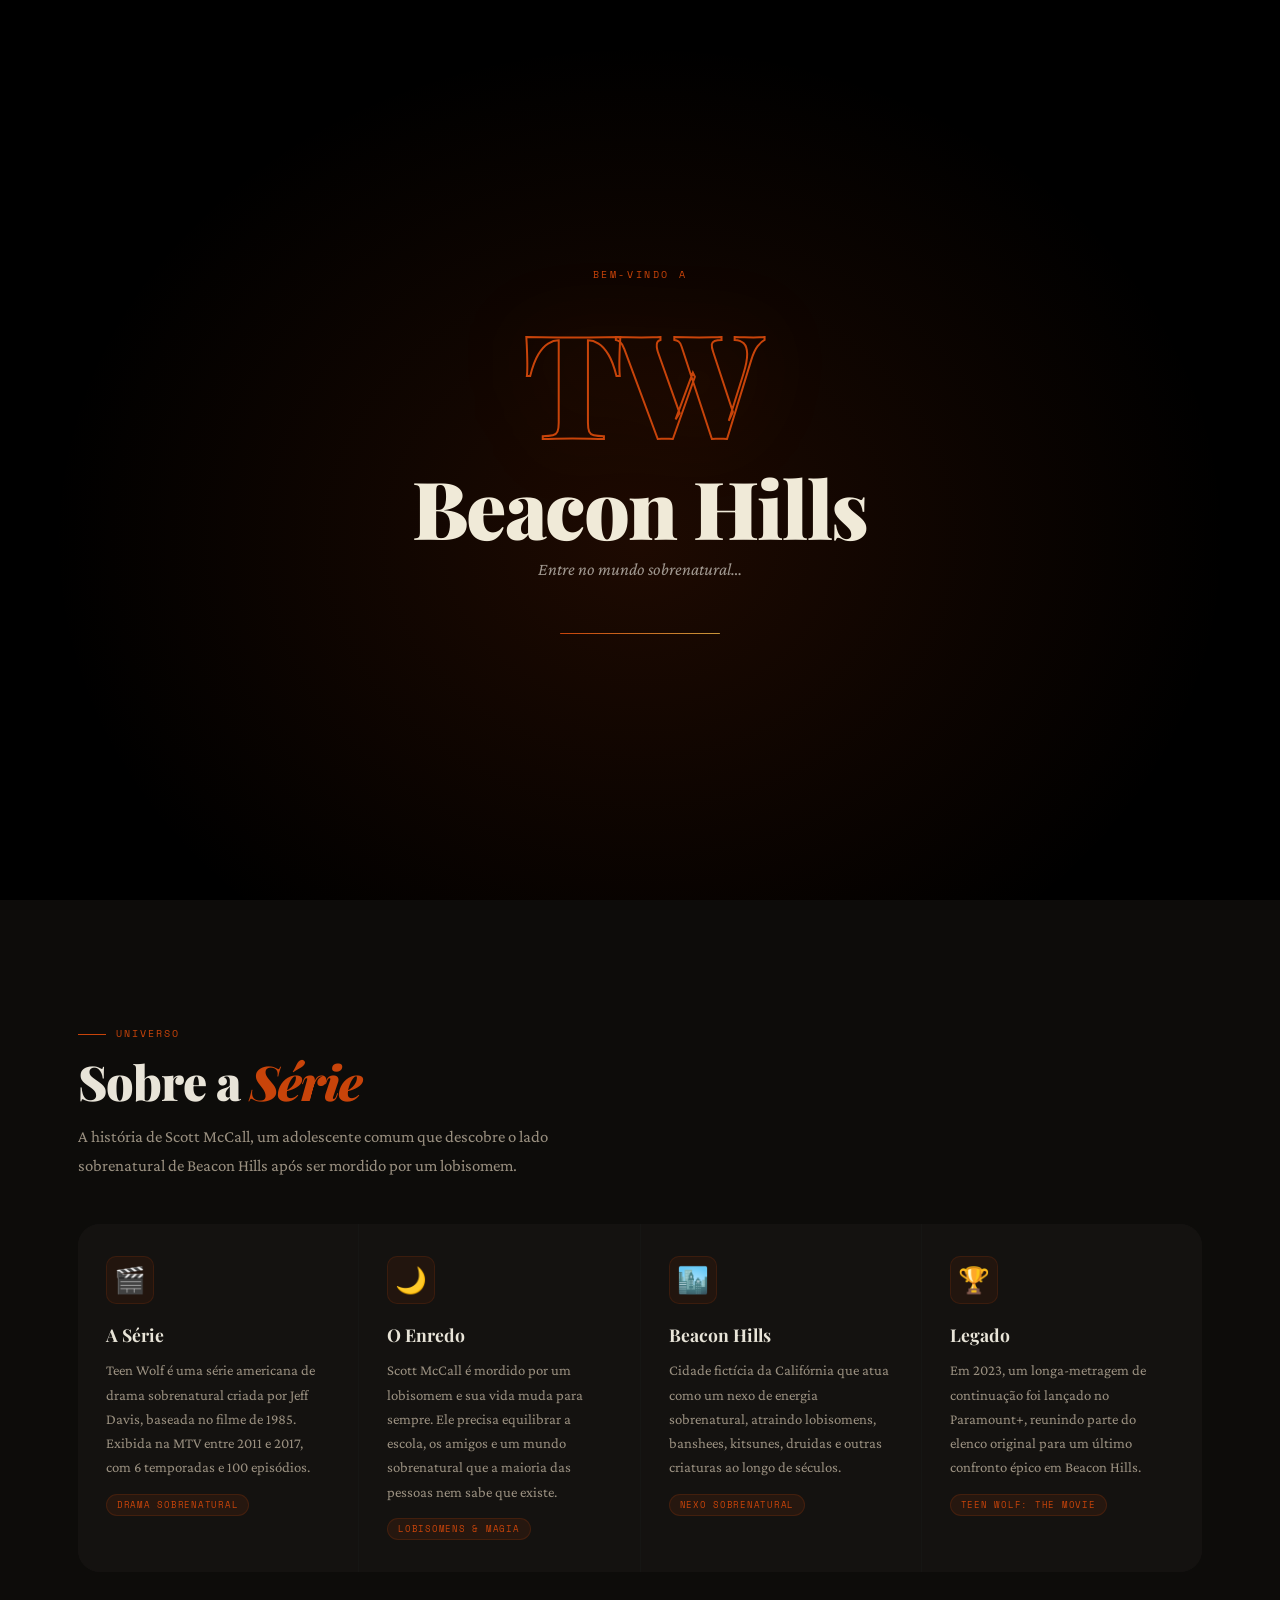
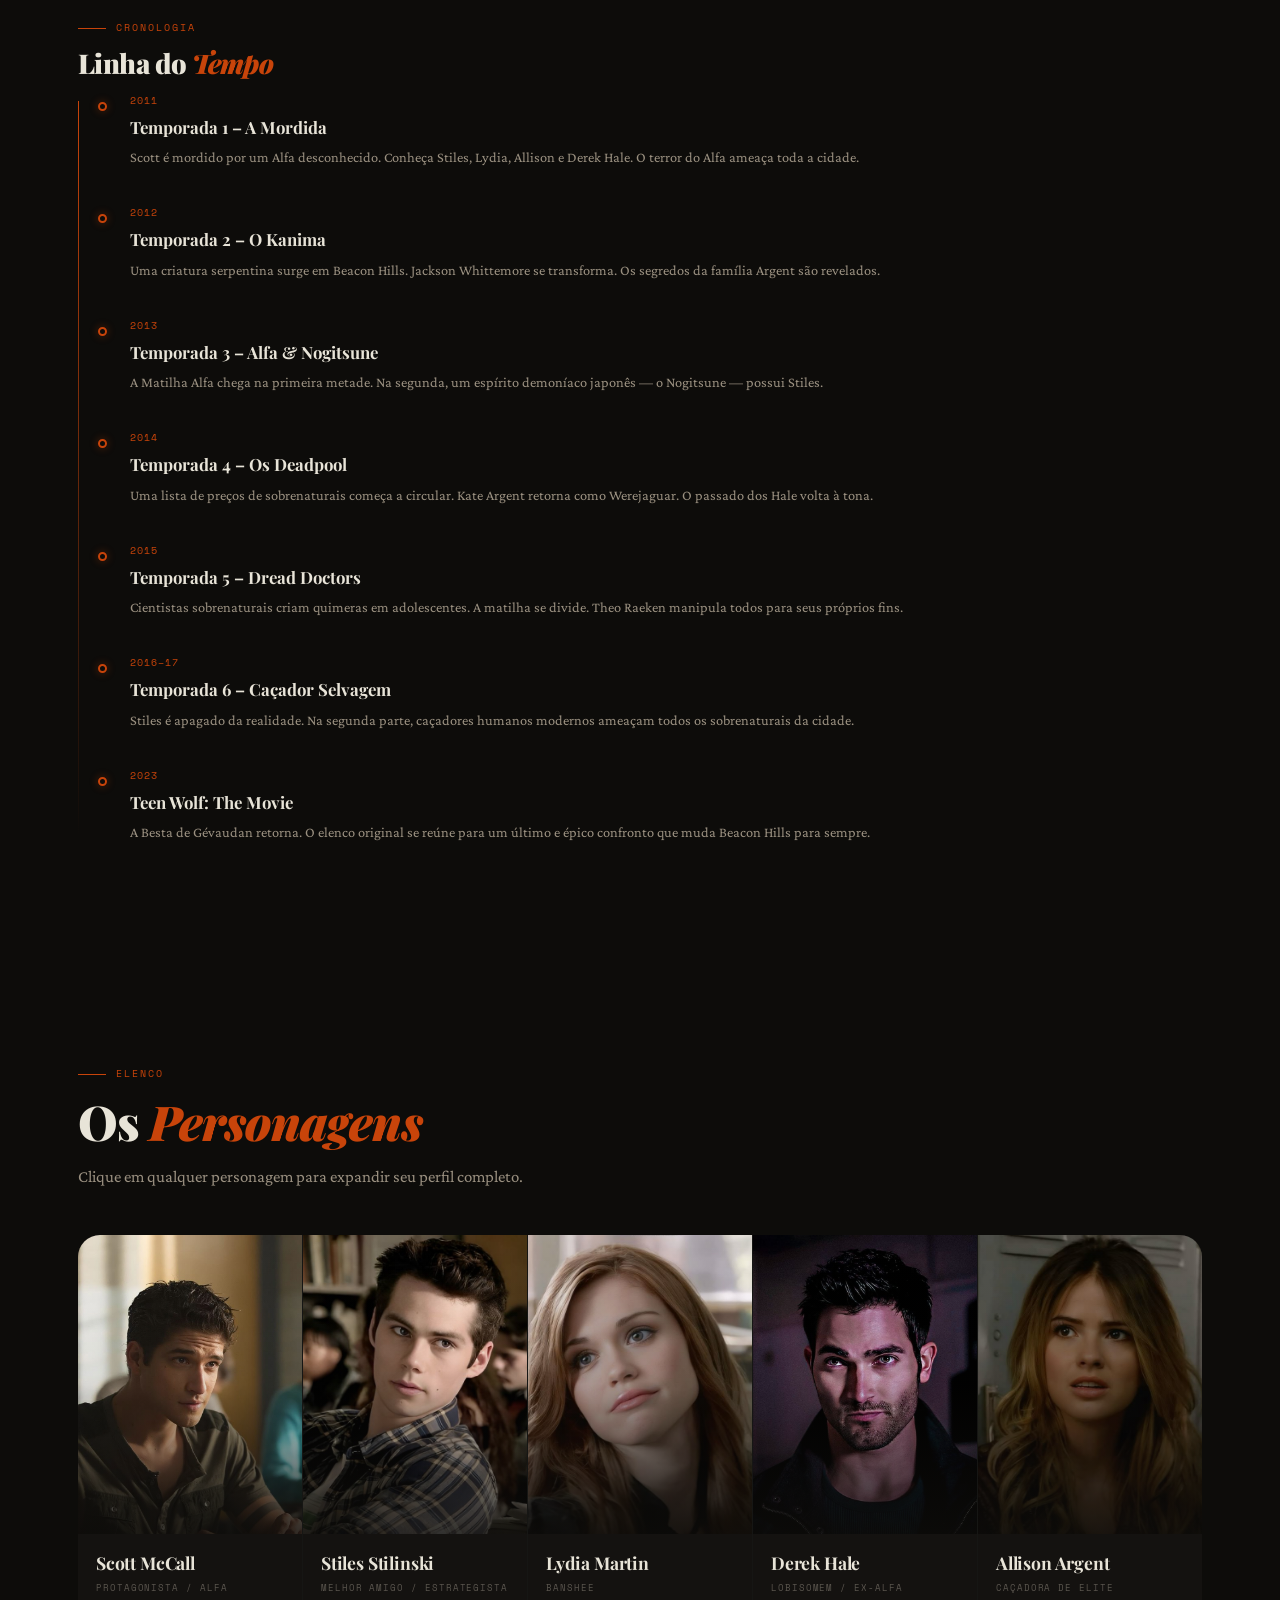
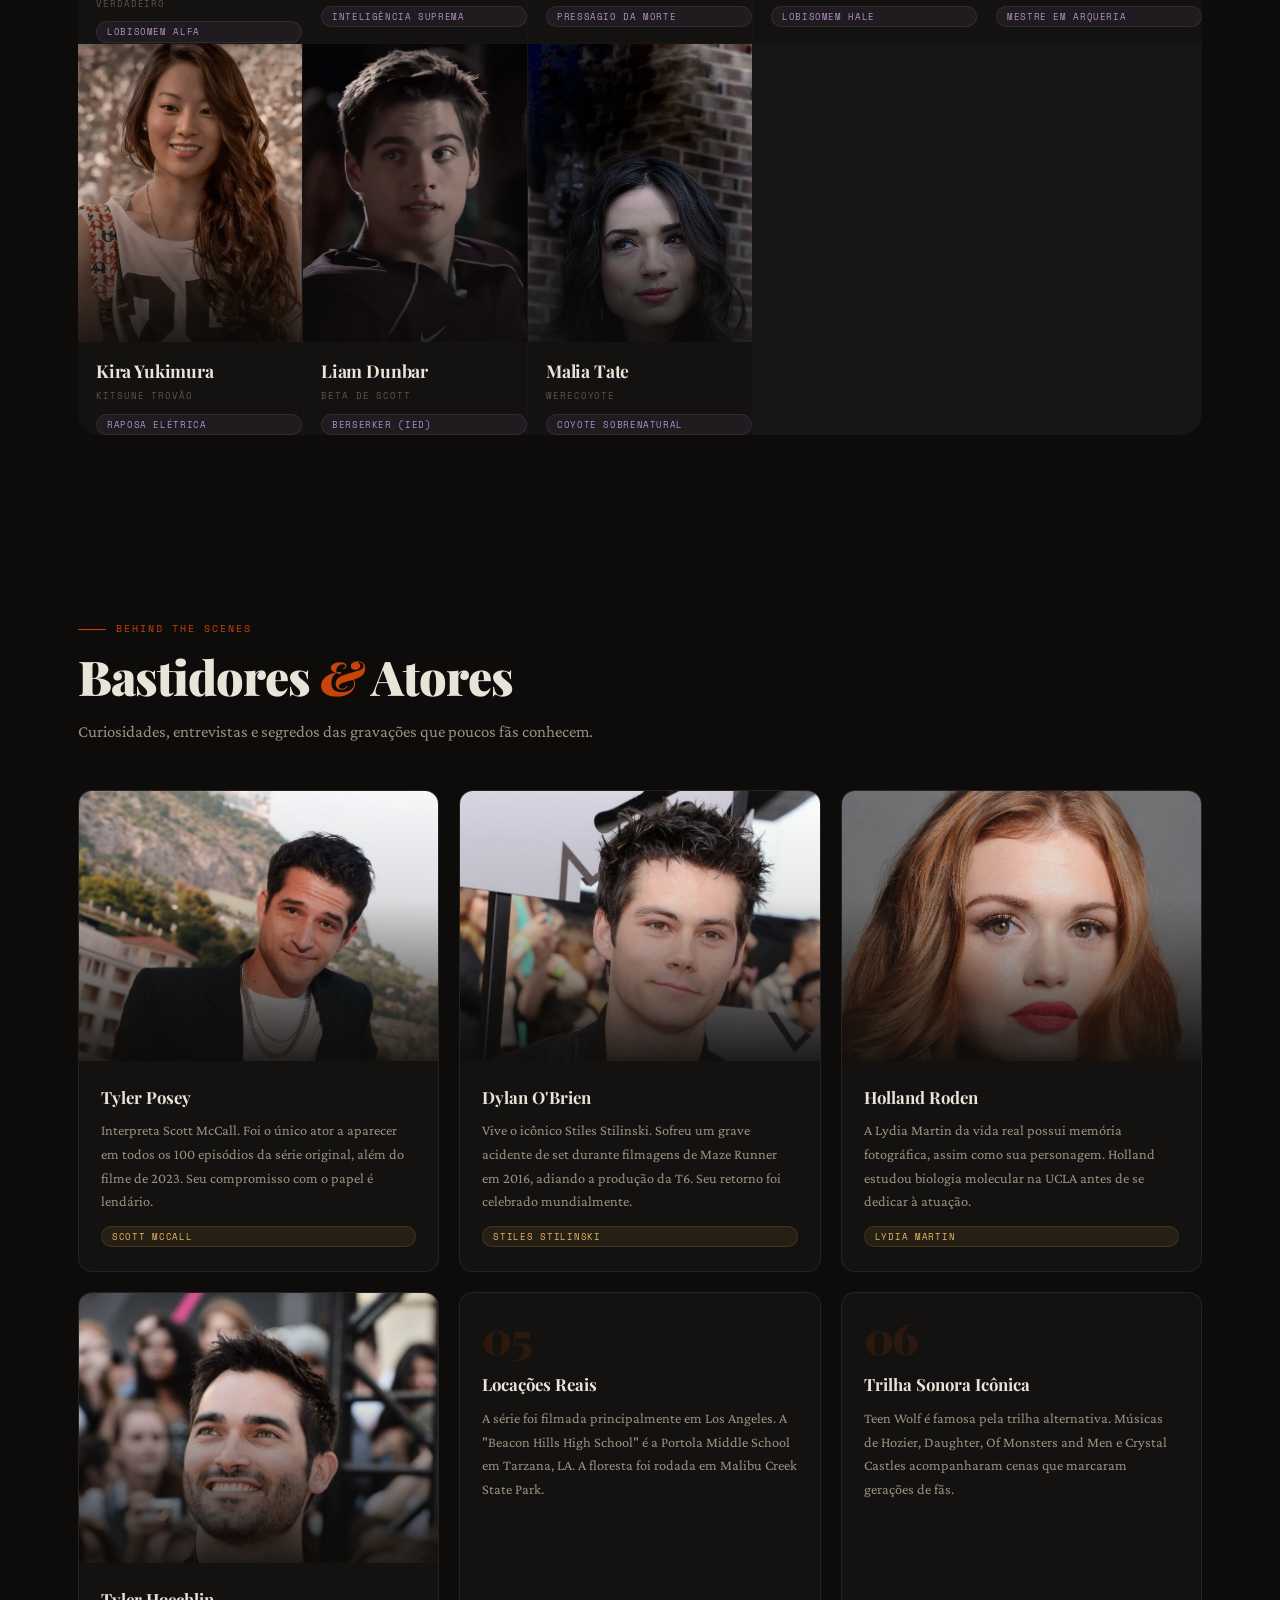
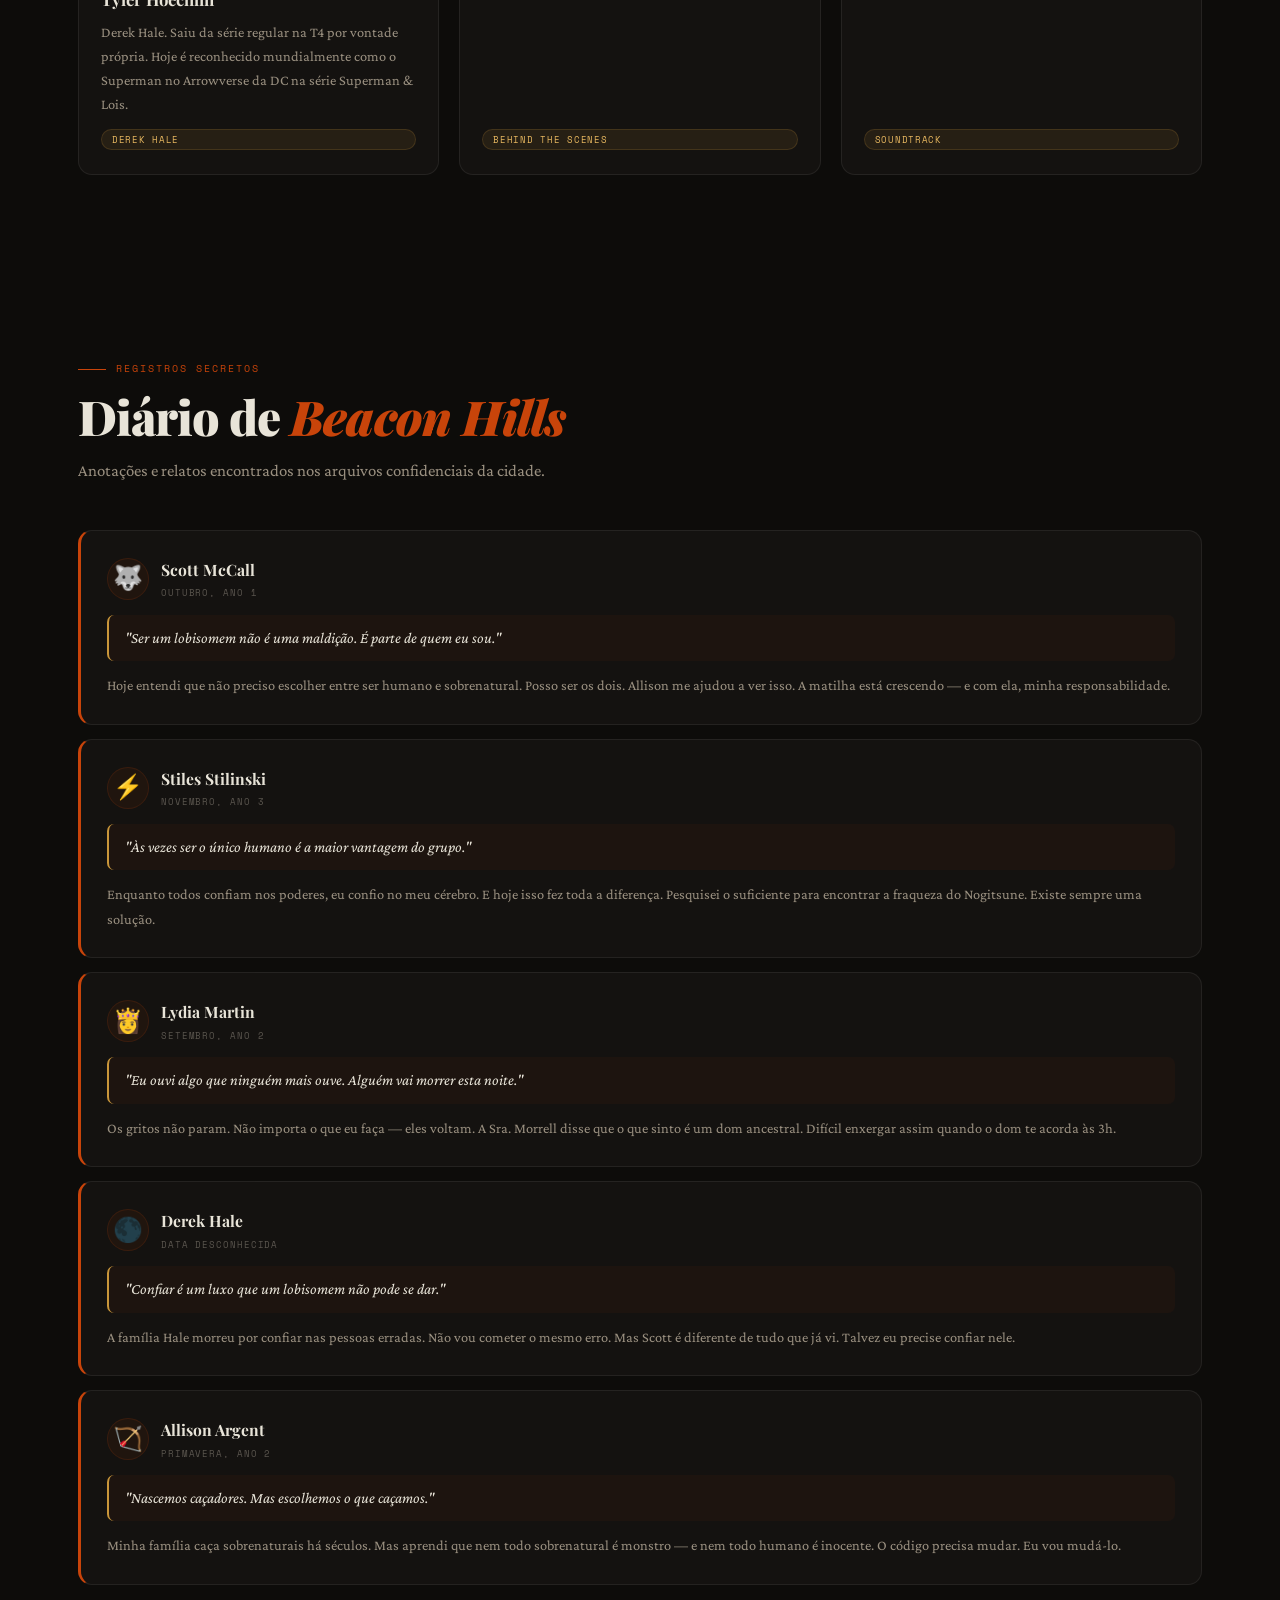
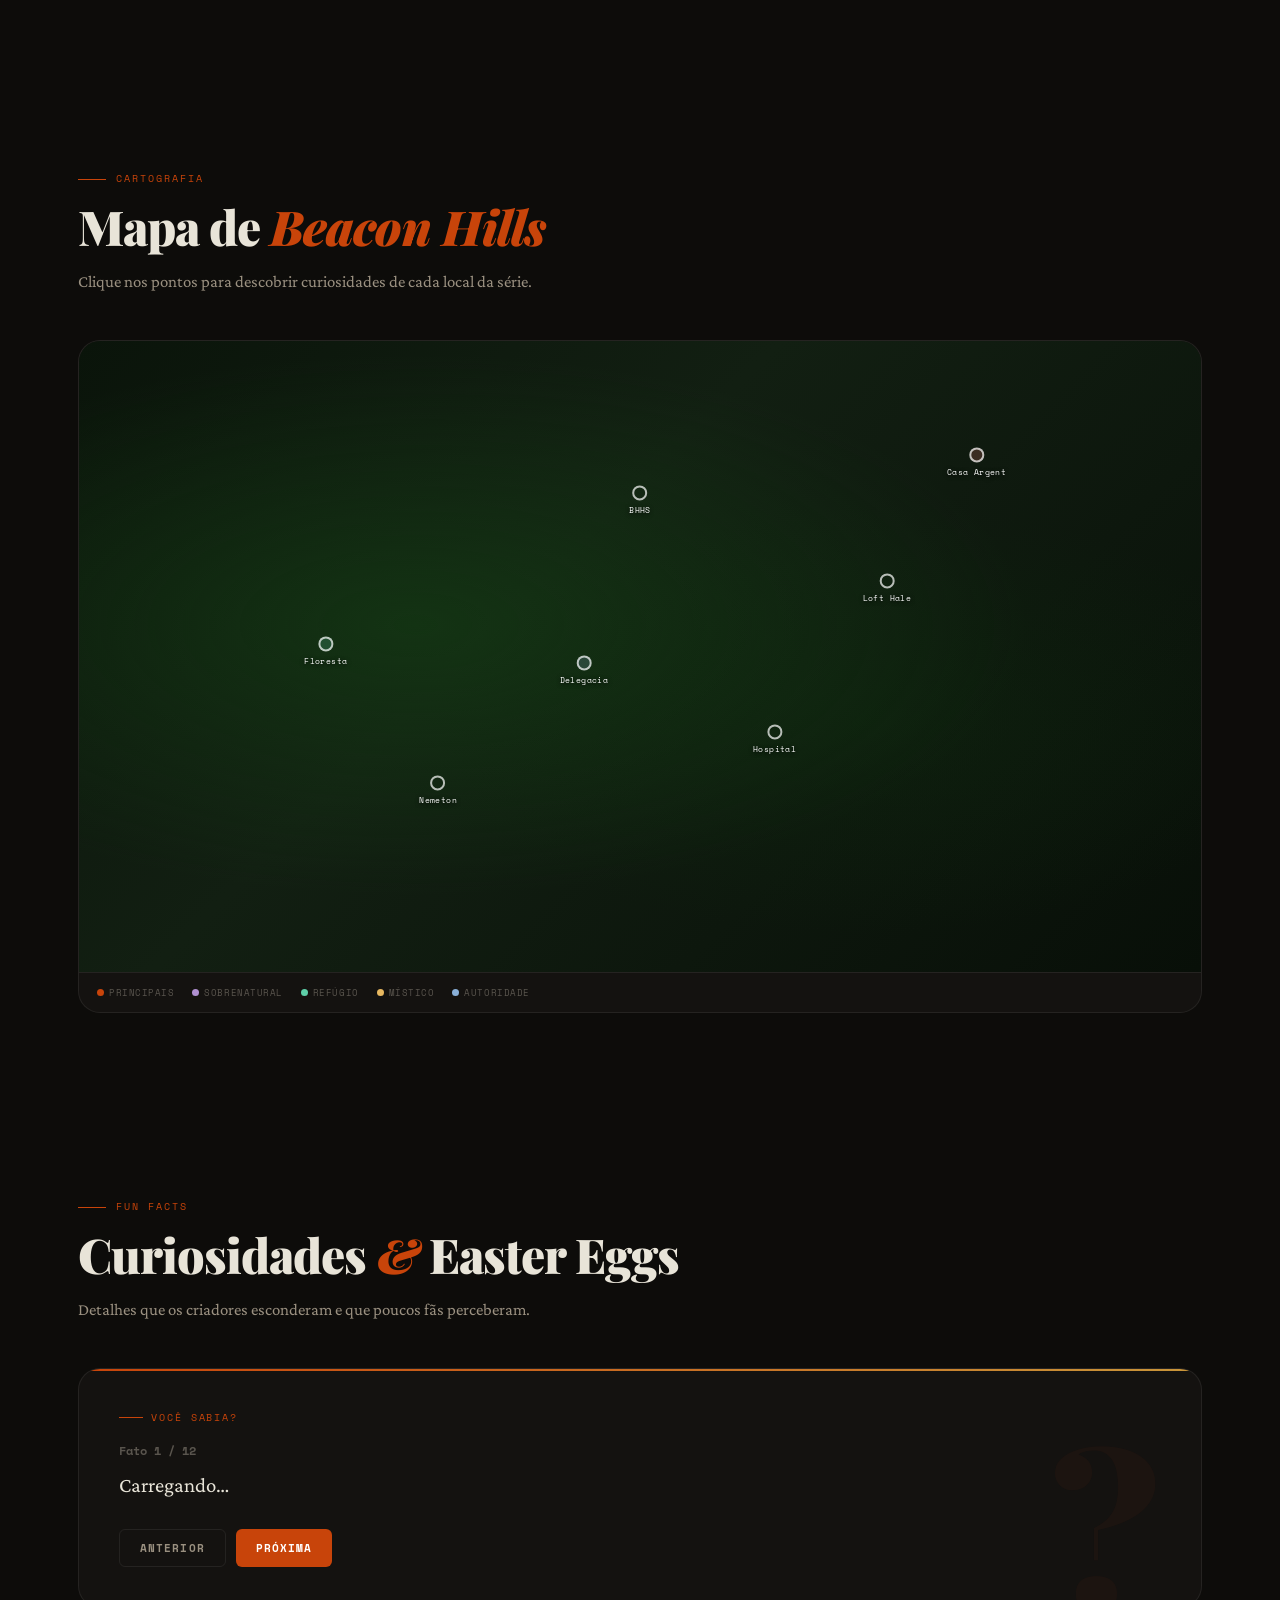
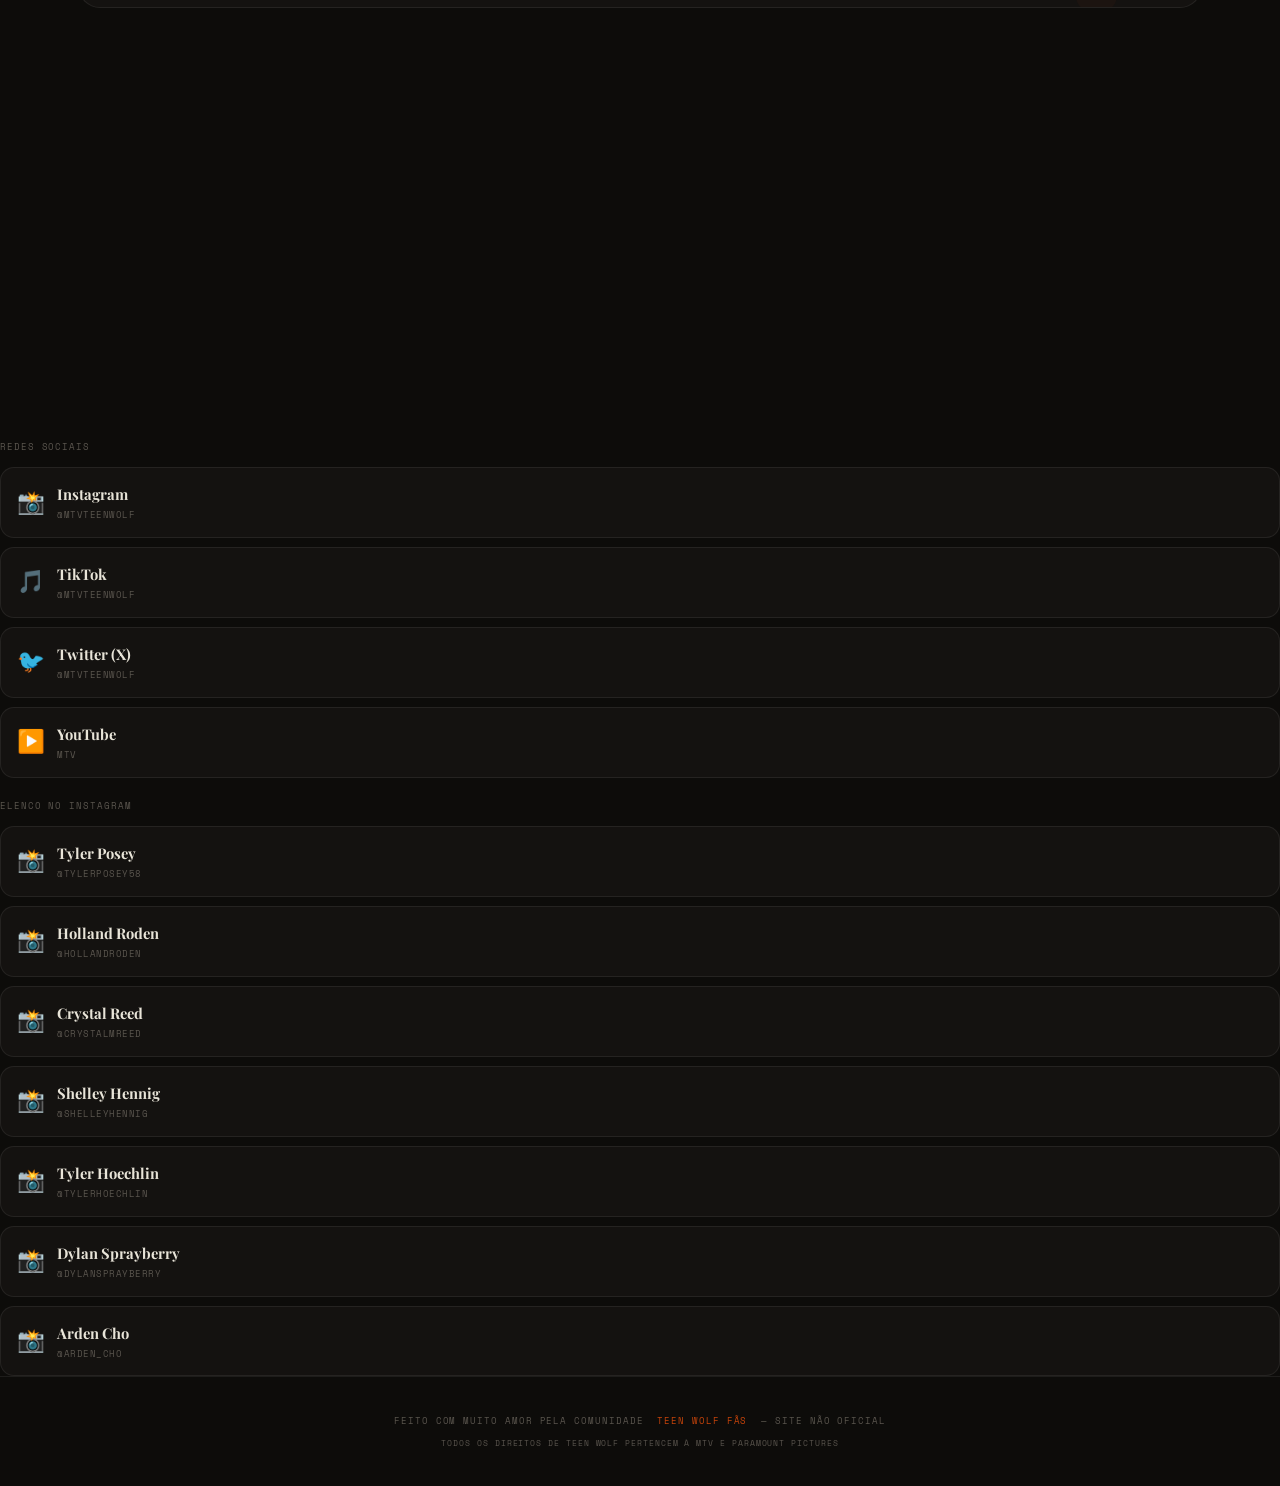
==== index.html @ 921c5e26 "Create Teen Wolf site" ====
<!DOCTYPE html>
<html lang="pt-BR" data-theme="dark">
<head>
<meta charset="UTF-8"/>
<meta name="viewport" content="width=device-width, initial-scale=1.0"/>
<title>Teen Wolf Fãs — Beacon Hills</title>
<link rel="preconnect" href="https://fonts.googleapis.com"/>
<link href="https://fonts.googleapis.com/css2?family=Playfair+Display:ital,wght@0,400;0,700;0,900;1,400;1,700&family=Crimson+Pro:ital,wght@0,300;0,400;0,600;1,300;1,400&family=Space+Mono:wght@400;700&display=swap" rel="stylesheet"/>
<link rel="stylesheet" href="style.css"/>
</head>
<body>

<!-- SPLASH -->
<div id="splash">
  <div class="sp-eyebrow">Bem-vindo a</div>
  <div class="sp-wolf">TW</div>
  <div class="sp-title">Beacon Hills</div>
  <div class="sp-sub">Entre no mundo sobrenatural…</div>
  <div class="sp-bar"><div class="sp-fill"></div></div>
</div>

<!-- NAV -->
<nav id="nav">
  <div class="nav-inner">
    <button class="hamburger" onclick="toggleMenu()">&#9776;</button>
    <div class="nav-logo"><span class="w">Teen</span><span>Wolf</span></div>
    <div class="nav-links">
      <a href="#home" class="active">Home</a>
      <a href="#serie">Série</a>
      <a href="#personagens">Personagens</a>
      <a href="#bastidores">Bastidores</a>
      <a href="quizzes.html">Quizzes</a>
      <a href="#diario">Diário</a>
      <a href="#mapa">Mapa</a>
      <a href="#curiosidades">Curiosidades</a>
      <a href="#contato">Contato</a>
    </div>
    <div class="nav-end">
      <button class="btn-theme" id="themeBtn" onclick="toggleTheme()">Light</button>
    </div>
  </div>
</nav>
<div id="mob-menu">
  <a href="#home" onclick="cm()">Home</a>
  <a href="#serie" onclick="cm()">Série</a>
  <a href="#personagens" onclick="cm()">Personagens</a>
  <a href="#bastidores" onclick="cm()">Bastidores</a>
  <a href="quizzes.html" onclick="cm()">Quizzes</a>
  <a href="#diario" onclick="cm()">Diário</a>
  <a href="#mapa" onclick="cm()">Mapa</a>
  <a href="#curiosidades" onclick="cm()">Curiosidades</a>
  <a href="#contato" onclick="cm()">Contato</a>
</div>

<!-- HOME -->
<section id="home" style="padding-top:0;min-height:100vh">
  <div class="hero">
    <div class="hero-bg"></div>
    <div class="hero-gl" id="hgl"></div>
    <div class="hero-body">
      <div class="hero-badge">Site Oficial dos Fãs Brasileiros</div>
      <h1 class="hero-h1">
        <span class="outline">Teen</span> Wolf
        <span class="small">O lar dos sobrenaturais</span>
      </h1>
      <p class="hero-desc">Mergulhe no universo de Beacon Hills — personagens, quizzes, bastidores e muito mais aguardam por você.</p>
      <div class="hero-cta">
        <a href="#serie" class="btn btn-f">Explorar a série</a>
        <a href="quizzes.html" class="btn btn-o">Fazer os quizzes</a>
      </div>
    </div>
    <div class="hero-stats">
      <div class="hero-stat"><div class="hn">6</div><div class="hl">Temporadas</div></div>
      <div class="hero-stat"><div class="hn">100</div><div class="hl">Episódios</div></div>
      <div class="hero-stat"><div class="hn">50+</div><div class="hl">Personagens</div></div>
      <div class="hero-stat"><div class="hn">2011</div><div class="hl">Estreia MTV</div></div>
      <div class="hero-stat"><div class="hn">2023</div><div class="hl">O Filme</div></div>
    </div>
  </div>
</section>

<!-- SÉRIE -->
<section id="serie">
  <div class="wrap">
    <div class="eyebrow">Universo</div>
    <h2 class="sh">Sobre a <em>Série</em></h2>
    <p class="sl">A história de Scott McCall, um adolescente comum que descobre o lado sobrenatural de Beacon Hills após ser mordido por um lobisomem.</p>
    <div class="cards4" id="aboutCards"></div>
    <div class="eyebrow" style="margin-top:8px">Cronologia</div>
    <h3 class="sh" style="font-size:1.7rem">Linha do <em>Tempo</em></h3>
    <div class="tl" id="timeline"></div>
  </div>
</section>

<!-- PERSONAGENS -->
<section id="personagens">
  <div class="wrap">
    <div class="eyebrow">Elenco</div>
    <h2 class="sh">Os <em>Personagens</em></h2>
    <p class="sl">Clique em qualquer personagem para expandir seu perfil completo.</p>
    <div class="char-grid" id="charGrid"></div>
  </div>
</section>

<!-- BASTIDORES -->
<section id="bastidores">
  <div class="wrap">
    <div class="eyebrow">Behind the Scenes</div>
    <h2 class="sh">Bastidores <em>&amp;</em> Atores</h2>
    <p class="sl">Curiosidades, entrevistas e segredos das gravações que poucos fãs conhecem.</p>
    <div class="bast-grid" id="bastGrid"></div>
  </div>
</section>

<!-- DIÁRIO -->
<section id="diario">
  <div class="wrap">
    <div class="eyebrow">Registros Secretos</div>
    <h2 class="sh">Diário de <em>Beacon Hills</em></h2>
    <p class="sl">Anotações e relatos encontrados nos arquivos confidenciais da cidade.</p>
    <div class="diary-feed" id="diaryFeed"></div>
  </div>
</section>

<!-- MAPA -->
<section id="mapa">
  <div class="wrap">
    <div class="eyebrow">Cartografia</div>
    <h2 class="sh">Mapa de <em>Beacon Hills</em></h2>
    <p class="sl">Clique nos pontos para descobrir curiosidades de cada local da série.</p>
    <div class="map-wrap">
      <div class="map-area" id="mapArea">
        <div id="mapPins"></div>
        <div class="map-popup" id="mapPopup">
          <button class="mp-close" onclick="closePopup()">&#10005;</button>
          <div class="mp-title" id="popTitle"></div>
          <div class="mp-body" id="popBody"></div>
        </div>
      </div>
      <div class="map-legend">
        <div class="leg-item"><div class="leg-dot" style="background:var(--ember)"></div>Principais</div>
        <div class="leg-item"><div class="leg-dot" style="background:var(--wolf2)"></div>Sobrenatural</div>
        <div class="leg-item"><div class="leg-dot" style="background:#5ecfa8"></div>Refúgio</div>
        <div class="leg-item"><div class="leg-dot" style="background:var(--gold2)"></div>Místico</div>
        <div class="leg-item"><div class="leg-dot" style="background:#8ab0d8"></div>Autoridade</div>
      </div>
    </div>
  </div>
</section>

<!-- CURIOSIDADES -->
<section id="curiosidades">
  <div class="wrap">
    <div class="eyebrow">Fun Facts</div>
    <h2 class="sh">Curiosidades <em>&amp;</em> Easter Eggs</h2>
    <p class="sl">Detalhes que os criadores esconderam e que poucos fãs perceberam.</p>
    <div class="fact-hero">
      <div class="fact-label">Você Sabia?</div>
      <div class="fact-num" id="factNum">Fato 1 / 12</div>
      <div class="fact-text" id="factText">Carregando…</div>
      <div class="fact-nav">
        <button class="btn btn-o" style="padding:10px 20px" onclick="prevFact()">Anterior</button>
        <button class="btn btn-f" style="padding:10px 20px" onclick="nextFact()">Próxima</button>
      </div>
    </div>
    <div class="cards4" id="eggGrid"></div>
  </div>
</section>

<!-- CONTATO -->
<section id="contato">

  <!-- Redes oficiais -->
  <div class="c-lbl" style="margin-bottom:12px">Redes sociais</div>
  <div class="c-social">

    <a href="https://instagram.com/mtvteenwolf" target="_blank" class="social-link">
      <span class="si">📸</span>
      <div>
        <div class="sn">Instagram</div>
        <div class="sh2">@mtvteenwolf</div>
      </div>
    </a>

    <a href="https://www.tiktok.com/@mtvteenwolf" target="_blank" class="social-link">
      <span class="si">🎵</span>
      <div>
        <div class="sn">TikTok</div>
        <div class="sh2">@mtvteenwolf</div>
      </div>
    </a>

    <a href="https://x.com/MTVteenwolf" target="_blank" class="social-link">
      <span class="si">🐦</span>
      <div>
        <div class="sn">Twitter (X)</div>
        <div class="sh2">@MTVteenwolf</div>
      </div>
    </a>

    <a href="https://www.youtube.com/@MTV" target="_blank" class="social-link">
      <span class="si">▶️</span>
      <div>
        <div class="sn">YouTube</div>
        <div class="sh2">MTV</div>
      </div>
    </a>

  </div>

  <!-- Elenco -->
  <div class="c-lbl" style="margin:20px 0 12px;">Elenco no Instagram</div>
  <div class="c-social">

    <a href="https://instagram.com/tylerposey58" target="_blank" class="social-link">
      <span class="si">📸</span>
      <div>
        <div class="sn">Tyler Posey</div>
        <div class="sh2">@tylerposey58</div>
      </div>
    </a>

    <a href="https://instagram.com/hollandroden" target="_blank" class="social-link">
      <span class="si">📸</span>
      <div>
        <div class="sn">Holland Roden</div>
        <div class="sh2">@hollandroden</div>
      </div>
    </a>

    <a href="https://instagram.com/crystalmreed" target="_blank" class="social-link">
      <span class="si">📸</span>
      <div>
        <div class="sn">Crystal Reed</div>
        <div class="sh2">@crystalmreed</div>
      </div>
    </a>

    <a href="https://instagram.com/shelleyhennig" target="_blank" class="social-link">
      <span class="si">📸</span>
      <div>
        <div class="sn">Shelley Hennig</div>
        <div class="sh2">@shelleyhennig</div>
      </div>
    </a>

    <a href="https://instagram.com/tylerhoechlin" target="_blank" class="social-link">
      <span class="si">📸</span>
      <div>
        <div class="sn">Tyler Hoechlin</div>
        <div class="sh2">@tylerhoechlin</div>
      </div>
    </a>

    <a href="https://instagram.com/dylansprayberry" target="_blank" class="social-link">
      <span class="si">📸</span>
      <div>
        <div class="sn">Dylan Sprayberry</div>
        <div class="sh2">@dylansprayberry</div>
      </div>
    </a>

    <a href="https://instagram.com/arden_cho" target="_blank" class="social-link">
      <span class="si">📸</span>
      <div>
        <div class="sn">Arden Cho</div>
        <div class="sh2">@arden_cho</div>
      </div>
    </a>

  </div>

</section>

<footer>
  <p>Feito com muito amor pela comunidade &nbsp;<span>Teen Wolf Fãs</span>&nbsp; — Site não oficial</p>
  <p style="margin-top:7px;font-size:.52rem">Todos os direitos de Teen Wolf pertencem à MTV e Paramount Pictures</p>
</footer>

<!-- SPLASH HIDE -->
<script>
  window.addEventListener('load', () => {
    setTimeout(() => {
      document.getElementById('splash').classList.add('hide');
    }, 2800);
  });
</script>
<script src="script.js"></script>
</body>
</html>
---- style.css ----
/* ══════════════════════════════════════════
   TEEN WOLF FÃS — style.css
   ══════════════════════════════════════════ */

/* ── TOKENS ── */
:root {
  --ink: #0d0c0a; --ink2: #141210; --ink3: #1c1a17;
  --line: rgba(255,255,255,.07); --line2: rgba(255,255,255,.04);
  --ember: #c8440a; --ember2: #e8621a;
  --gold: #c9963a;  --gold2: #e8b860;
  --silver: #a09890; --cream: #f0ead8;
  --wolf2: #b090d0;
  --green: #2a9d72; --red: #c8342a;
  --text: #e8e4d8; --text2: #9a9080; --text3: #5a554e;
  --r: 14px; --r2: 22px;
  --glow: 0 0 60px rgba(200,68,10,.2);
}
[data-theme="light"] {
  --ink: #faf8f3; --ink2: #f3efe6; --ink3: #ebe5d8;
  --line: rgba(0,0,0,.07); --line2: rgba(0,0,0,.04);
  --text: #1a1510; --text2: #6a6050; --text3: #9a9080;
  --silver: #7a6858; --cream: #1a100a;
}

/* ── RESET ── */
*, *::before, *::after { box-sizing: border-box; margin: 0; padding: 0; }
html { scroll-behavior: smooth; }
a { text-decoration: none; }
body {
  background: var(--ink);
  color: var(--text);
  font-family: 'Crimson Pro', Georgia, serif;
  line-height: 1.7;
  overflow-x: hidden;
}
::selection { background: var(--ember); color: #fff; }
::-webkit-scrollbar { width: 4px; }
::-webkit-scrollbar-track { background: var(--ink); }
::-webkit-scrollbar-thumb { background: var(--ember); border-radius: 2px; }

/* ── KEYFRAMES ── */
@keyframes scIn  { from { transform: scale(.6);      opacity: 0; } to { transform: scale(1);   opacity: 1; } }
@keyframes fup   { from { transform: translateY(14px); opacity: 0; } to { transform: translateY(0); opacity: 1; } }
@keyframes bf    { to { width: 100%; } }
@keyframes sb    { from { opacity: .4; } to { opacity: 1; } }
@keyframes rp    { 0%,100% { transform:scale(1); opacity:.4; } 50% { transform:scale(1.04); opacity:1; } }
@keyframes mp    { 0%,100% { box-shadow: 0 0 5px currentColor; } 50% { box-shadow: 0 0 16px currentColor, 0 0 32px currentColor; } }

/* ── SPLASH ── */
#splash {
  position: fixed; inset: 0; z-index: 9999; background: #000;
  display: flex; flex-direction: column; align-items: center; justify-content: center;
  transition: opacity 1s ease, visibility 1s ease; overflow: hidden;
}
#splash::before {
  content: ''; position: absolute; inset: 0;
  background: radial-gradient(ellipse at 50% 60%, rgba(200,68,10,.15) 0%, transparent 65%);
  animation: sb 3s ease-in-out infinite alternate;
}
#splash.hide { opacity: 0; visibility: hidden; pointer-events: none; }
.sp-eyebrow {
  font-family: 'Space Mono', monospace; font-size: .65rem;
  letter-spacing: .25em; color: var(--ember); text-transform: uppercase;
  margin-bottom: 24px; animation: fup .6s ease both;
}
.sp-wolf {
  font-family: 'Playfair Display', serif;
  font-size: clamp(5rem, 18vw, 9rem); font-weight: 900;
  letter-spacing: -.04em; line-height: 1;
  animation: scIn .8s cubic-bezier(.16,1,.3,1) both;
  color: transparent; -webkit-text-stroke: 2px var(--ember);
  filter: drop-shadow(0 0 40px rgba(200,68,10,.4));
}
.sp-title {
  font-family: 'Playfair Display', serif;
  font-size: clamp(2.5rem, 8vw, 5rem); font-weight: 900;
  color: var(--cream); letter-spacing: -.02em; line-height: 1;
  margin: 16px 0 8px; animation: fup .7s .2s ease both; opacity: 0;
}
.sp-sub {
  font-family: 'Crimson Pro', serif; font-size: 1.1rem;
  font-style: italic; color: var(--silver);
  animation: fup .7s .4s ease both; opacity: 0;
}
.sp-bar {
  width: 160px; height: 1px; background: rgba(255,255,255,.1);
  border-radius: 1px; margin-top: 48px; overflow: hidden;
  animation: fup .7s .5s ease both; opacity: 0;
}
.sp-fill {
  height: 100%;
  background: linear-gradient(90deg, var(--ember), var(--gold));
  animation: bf 2.2s .6s cubic-bezier(.4,0,.2,1) both; width: 0;
}

/* ── NAV ── */
#nav { position: fixed; top: 0; left: 0; right: 0; z-index: 800; transition: all .4s ease; }
#nav.scrolled {
  background: rgba(13,12,10,.93);
  backdrop-filter: blur(20px) saturate(160%);
  border-bottom: 1px solid var(--line);
}
[data-theme="light"] #nav.scrolled { background: rgba(250,248,243,.93); }
.nav-inner {
  max-width: 1280px; margin: 0 auto;
  display: flex; align-items: center; height: 66px; padding: 0 28px; gap: 16px;
}
.nav-logo {
  font-family: 'Playfair Display', serif; font-size: 1.2rem;
  font-weight: 900; letter-spacing: -.01em; flex-shrink: 0;
  display: flex; align-items: center; gap: 6px;
}
.nav-logo .w { color: var(--ember); }
.nav-links {
  display: flex; flex: 1; justify-content: center;
  overflow-x: auto; scrollbar-width: none;
}
.nav-links::-webkit-scrollbar { display: none; }
.nav-links a {
  font-family: 'Space Mono', monospace; font-size: .62rem;
  letter-spacing: .1em; text-transform: uppercase;
  color: var(--text2); padding: 8px 12px;
  transition: color .2s; white-space: nowrap; position: relative;
}
.nav-links a::after {
  content: ''; position: absolute; bottom: 0; left: 12px; right: 12px;
  height: 1px; background: var(--ember);
  transform: scaleX(0); transition: transform .25s ease;
}
.nav-links a:hover { color: var(--text); }
.nav-links a:hover::after, .nav-links a.active::after { transform: scaleX(1); }
.nav-links a.active { color: var(--ember); }
.nav-end { display: flex; align-items: center; flex-shrink: 0; }
.btn-theme {
  font-family: 'Space Mono', monospace; font-size: .62rem;
  letter-spacing: .1em; text-transform: uppercase;
  color: var(--text2); background: none;
  border: 1px solid var(--line); padding: 6px 14px;
  border-radius: 4px; cursor: pointer; transition: all .2s;
}
.btn-theme:hover { color: var(--ember); border-color: var(--ember); }
.hamburger {
  display: none; background: none; border: none;
  color: var(--text); cursor: pointer; font-size: 1.4rem; padding: 4px;
}
#mob-menu {
  display: none; position: fixed; top: 66px; inset-inline: 0; z-index: 799;
  background: var(--ink2); border-bottom: 1px solid var(--line);
  padding: 16px 20px; flex-direction: column; gap: 2px;
}
#mob-menu.open { display: flex; }
#mob-menu a {
  font-family: 'Space Mono', monospace; font-size: .68rem;
  letter-spacing: .1em; text-transform: uppercase;
  color: var(--text2); padding: 11px 14px; border-radius: 8px; transition: all .15s;
}
#mob-menu a:hover { color: var(--ember); background: rgba(200,68,10,.08); }

/* ── LAYOUT ── */
section { padding-top: 66px; min-height: 100vh; }
.wrap { max-width: 1180px; margin: 0 auto; padding: 60px 28px; }
.eyebrow {
  font-family: 'Space Mono', monospace; font-size: .62rem;
  letter-spacing: .2em; text-transform: uppercase;
  color: var(--ember); margin-bottom: 12px;
  display: flex; align-items: center; gap: 10px;
}
.eyebrow::before { content: ''; width: 28px; height: 1px; background: var(--ember); flex-shrink: 0; }
.sh {
  font-family: 'Playfair Display', serif;
  font-size: clamp(1.8rem, 4vw, 3rem); font-weight: 900;
  line-height: 1.1; letter-spacing: -.02em;
  color: var(--text); margin-bottom: 14px;
}
.sh em { font-style: italic; color: var(--ember); }
.sl { font-size: 1.05rem; color: var(--text2); line-height: 1.75; max-width: 540px; margin-bottom: 44px; }
hr.rule { border: none; border-top: 1px solid var(--line); margin: 60px 0; }

/* ── BUTTONS ── */
.btn {
  display: inline-flex; align-items: center; gap: 8px;
  font-family: 'Space Mono', monospace; font-size: .68rem;
  letter-spacing: .1em; text-transform: uppercase;
  padding: 13px 26px; border-radius: 6px;
  cursor: pointer; transition: all .25s; border: none; font-weight: 700;
}
.btn-f { background: var(--ember); color: #fff; }
.btn-f:hover { background: var(--ember2); box-shadow: 0 4px 24px rgba(200,68,10,.4); transform: translateY(-1px); }
.btn-o { background: transparent; color: var(--text2); border: 1px solid var(--line); }
.btn-o:hover { color: var(--text); border-color: rgba(255,255,255,.2); }

/* ── HERO ── */
#home { position: relative; overflow: hidden; padding-top: 0; }
.hero { min-height: 100vh; display: grid; grid-template-rows: 1fr auto; position: relative; }
.hero-bg {
  position: absolute; inset: 0;
  background:
    radial-gradient(ellipse 80% 60% at 60% 50%, rgba(200,68,10,.1) 0%, transparent 60%),
    radial-gradient(ellipse 60% 80% at 15% 80%, rgba(139,106,170,.07) 0%, transparent 50%),
    radial-gradient(ellipse 50% 40% at 85% 15%, rgba(201,150,58,.05) 0%, transparent 40%);
}
.hero-gl { position: absolute; inset: 0; pointer-events: none; overflow: hidden; }
.hero-gl span { position: absolute; left: 0; right: 0; height: 1px; background: var(--line2); }
.hero-body {
  display: flex; align-items: center; justify-content: center;
  text-align: center; flex-direction: column;
  padding: 140px 28px 80px; position: relative; z-index: 1;
}
.hero-badge {
  font-family: 'Space Mono', monospace; font-size: .62rem;
  letter-spacing: .22em; text-transform: uppercase;
  color: var(--ember); margin-bottom: 24px;
  display: inline-flex; align-items: center; gap: 10px;
  border: 1px solid rgba(200,68,10,.25); padding: 6px 18px;
  border-radius: 100px; background: rgba(200,68,10,.05);
}
.hero-h1 {
  font-family: 'Playfair Display', serif;
  font-size: clamp(3rem, 10vw, 8rem); font-weight: 900;
  line-height: .92; letter-spacing: -.03em;
  color: var(--cream); margin-bottom: 8px;
}
.hero-h1 .outline { color: transparent; -webkit-text-stroke: 1.5px var(--ember); font-style: italic; }
.hero-h1 .small {
  display: block; font-size: clamp(1.2rem, 3.5vw, 2.8rem);
  color: var(--text2); font-style: italic; font-weight: 400; letter-spacing: 0; margin-top: 6px;
}
.hero-desc { font-size: 1.05rem; font-style: italic; color: var(--text2); max-width: 460px; line-height: 1.8; margin: 26px auto 38px; }
.hero-cta { display: flex; gap: 12px; flex-wrap: wrap; justify-content: center; }
.hero-stats { display: flex; border-top: 1px solid var(--line); position: relative; z-index: 1; }
.hero-stat { flex: 1; padding: 26px 20px; text-align: center; border-right: 1px solid var(--line); transition: background .2s; }
.hero-stat:last-child { border-right: none; }
.hero-stat:hover { background: rgba(255,255,255,.02); }
.hn { font-family: 'Playfair Display', serif; font-size: 2rem; font-weight: 700; color: var(--ember); line-height: 1; }
.hl { font-family: 'Space Mono', monospace; font-size: .58rem; letter-spacing: .15em; text-transform: uppercase; color: var(--text3); margin-top: 4px; }

/* ── CARDS ── */
.cards4 {
  display: grid; grid-template-columns: repeat(auto-fill, minmax(240px,1fr));
  gap: 1px; background: var(--line2); border-radius: var(--r2);
  overflow: hidden; margin-bottom: 48px;
}
.card-item { background: var(--ink2); padding: 32px 28px; transition: background .2s; position: relative; overflow: hidden; }
.card-item::before {
  content: ''; position: absolute; top: 0; left: 0; right: 0; height: 2px;
  background: linear-gradient(90deg, var(--ember), transparent);
  transform: scaleX(0); transition: transform .3s ease; transform-origin: left;
}
.card-item:hover { background: var(--ink3); }
.card-item:hover::before { transform: scaleX(1); }
.ci-icon {
  font-size: 1.6rem; width: 48px; height: 48px;
  display: flex; align-items: center; justify-content: center;
  background: rgba(200,68,10,.08); border-radius: 10px;
  border: 1px solid rgba(200,68,10,.15); margin-bottom: 16px;
}
.card-item h3 { font-family: 'Playfair Display', serif; font-size: 1.1rem; font-weight: 700; color: var(--text); margin-bottom: 8px; }
.card-item p  { font-size: .92rem; color: var(--text2); line-height: 1.65; }
.ci-tag {
  display: inline-block; margin-top: 14px; padding: 2px 10px;
  border-radius: 100px; font-family: 'Space Mono', monospace;
  font-size: .58rem; letter-spacing: .08em; text-transform: uppercase;
  background: rgba(200,68,10,.1); color: var(--ember); border: 1px solid rgba(200,68,10,.18);
}

/* ── TIMELINE ── */
.tl { position: relative; padding-left: 24px; }
.tl::before {
  content: ''; position: absolute; left: 0; top: 8px; bottom: 8px;
  width: 1px; background: linear-gradient(180deg, var(--ember) 0%, transparent 100%);
}
.tl-item { position: relative; padding-left: 28px; margin-bottom: 36px; }
.tl-item::before {
  content: ''; position: absolute; left: -4px; top: 9px;
  width: 9px; height: 9px; border-radius: 50%;
  background: var(--ink); border: 2px solid var(--ember);
  box-shadow: 0 0 8px rgba(200,68,10,.4);
}
.tl-y  { font-family: 'Space Mono', monospace; font-size: .62rem; letter-spacing: .1em; color: var(--ember); margin-bottom: 3px; }
.tl-item h4 { font-family: 'Playfair Display', serif; font-size: 1.05rem; font-weight: 700; color: var(--text); margin-bottom: 5px; }
.tl-item p  { font-size: .9rem; color: var(--text2); line-height: 1.6; }

/* ── PERSONAGENS ── */
.char-grid {
  display: grid; grid-template-columns: repeat(auto-fill, minmax(210px,1fr));
  gap: 1px; background: var(--line2); border-radius: var(--r2); overflow: hidden;
}
.char-card {
  background: var(--ink2); padding: 0;
  transition: background .25s; cursor: pointer;
  position: relative; overflow: hidden; display: flex; flex-direction: column;
}
.char-card::after {
  content: ''; position: absolute; bottom: 0; left: 0; right: 0; height: 2px;
  background: linear-gradient(90deg, var(--ember), var(--gold));
  transform: scaleX(0); transition: transform .35s ease; transform-origin: left;
}
.char-card:hover { background: var(--ink3); }
.char-card:hover::after, .char-card.open::after { transform: scaleX(1); }
.char-card .ch-name,
.char-card .ch-role,
.char-card .ch-detail { padding-left: 18px; padding-right: 18px; }
.char-card .ch-name { padding-top: 14px; }
.ch-photo { width: 100%; aspect-ratio: 3/4; overflow: hidden; position: relative; flex-shrink: 0; }
.ch-photo img { width: 100%; height: 100%; object-fit: cover; object-position: top center; transition: transform .4s ease; display: block; }
.char-card:hover .ch-photo img { transform: scale(1.06); }
.ch-photo::after {
  content: ''; position: absolute; inset: 0;
  background: linear-gradient(to top, rgba(13,12,10,.85) 0%, rgba(13,12,10,.1) 50%, transparent 100%);
  pointer-events: none;
}
.ch-av {
  font-size: 2.4rem; width: 58px; height: 58px;
  display: flex; align-items: center; justify-content: center;
  background: rgba(200,68,10,.07); border-radius: 50%;
  border: 1px solid rgba(200,68,10,.15); margin: 18px 18px 14px;
  transition: transform .3s;
}
.char-card:hover .ch-av { transform: scale(1.06); }
.ch-name  { font-family: 'Playfair Display', serif; font-size: 1.1rem; font-weight: 700; color: var(--text); letter-spacing: -.01em; margin-bottom: 2px; }
.ch-role  { font-family: 'Space Mono', monospace; font-size: .58rem; letter-spacing: .1em; text-transform: uppercase; color: var(--text3); margin-bottom: 10px; }
.ch-power {
  display: inline-block; padding: 2px 10px; border-radius: 100px;
  font-family: 'Space Mono', monospace; font-size: .56rem;
  letter-spacing: .07em; text-transform: uppercase;
  background: rgba(139,106,170,.1); color: var(--wolf2);
  border: 1px solid rgba(139,106,170,.18); margin-left: 18px; margin-bottom: 0;
}
.ch-detail { max-height: 0; overflow: hidden; transition: max-height .4s ease; }
.char-card.open .ch-detail { max-height: 300px; }
.ch-detail-inner { border-top: 1px solid var(--line); padding: 14px 18px; margin-top: 14px; font-size: .88rem; color: var(--text2); line-height: 1.65; }

/* ── BASTIDORES ── */
.bast-grid { display: grid; grid-template-columns: repeat(3,1fr); gap: 20px; }
.bast-card {
  border: 1px solid var(--line); border-radius: var(--r);
  overflow: hidden; background: var(--ink2);
  transition: all .3s; position: relative; display: flex; flex-direction: column;
}
.bast-card::before {
  content: ''; position: absolute; inset: 0;
  background: radial-gradient(ellipse at 50% 0%, rgba(200,68,10,.06) 0%, transparent 60%);
  opacity: 0; transition: opacity .3s; pointer-events: none; z-index: 1;
}
.bast-card:hover { border-color: rgba(200,68,10,.25); transform: translateY(-2px); box-shadow: var(--glow); }
.bast-card:hover::before { opacity: 1; }
.bast-photo { width: 100%; aspect-ratio: 4/3; overflow: hidden; position: relative; flex-shrink: 0; }
.bast-photo img { width: 100%; height: 100%; object-fit: cover; object-position: top center; transition: transform .4s ease; display: block; }
.bast-card:hover .bast-photo img { transform: scale(1.05); }
.bast-photo::after {
  content: ''; position: absolute; inset: 0;
  background: linear-gradient(to top, rgba(13,12,10,.9) 0%, rgba(13,12,10,.1) 60%, transparent 100%);
}
.bast-info { padding: 22px 22px 24px; position: relative; z-index: 2; flex: 1; display: flex; flex-direction: column; }
.bast-num { font-family: 'Playfair Display', serif; font-size: 2.8rem; font-weight: 900; color: rgba(200,68,10,.13); line-height: 1; margin-bottom: 10px; letter-spacing: -.04em; }
.bast-card h3 { font-family: 'Playfair Display', serif; font-size: 1.05rem; font-weight: 700; color: var(--text); margin-bottom: 8px; }
.bast-card p  { font-size: .9rem; color: var(--text2); line-height: 1.65; flex: 1; }
.bast-tag {
  display: inline-block; margin-top: 12px; padding: 2px 10px;
  border-radius: 100px; font-family: 'Space Mono', monospace;
  font-size: .56rem; letter-spacing: .08em; text-transform: uppercase;
  background: rgba(201,150,58,.1); color: var(--gold2); border: 1px solid rgba(201,150,58,.18);
}

/* ── DIÁRIO ── */
.diary-feed { display: flex; flex-direction: column; gap: 14px; }
.di-entry {
  background: var(--ink2); border: 1px solid var(--line);
  border-radius: var(--r); padding: 26px;
  border-left: 3px solid var(--ember); transition: all .3s;
}
.di-entry:hover { box-shadow: var(--glow); border-color: rgba(200,68,10,.25); }
.di-meta { display: flex; align-items: center; gap: 12px; margin-bottom: 14px; }
.di-av {
  font-size: 1.5rem; width: 42px; height: 42px;
  display: flex; align-items: center; justify-content: center;
  background: rgba(200,68,10,.07); border-radius: 50%;
  border: 1px solid rgba(200,68,10,.15); flex-shrink: 0;
}
.di-who { font-family: 'Playfair Display', serif; font-size: .98rem; font-weight: 700; color: var(--text); }
.di-date { font-family: 'Space Mono', monospace; font-size: .56rem; letter-spacing: .1em; color: var(--text3); text-transform: uppercase; margin-top: 2px; }
.di-quote { margin: 0 0 12px; padding: 11px 16px; background: rgba(200,68,10,.05); border-radius: 7px; border-left: 2px solid var(--gold); font-style: italic; color: var(--text); font-size: .96rem; line-height: 1.6; }
.di-body  { font-size: .9rem; color: var(--text2); line-height: 1.7; }

/* ── MAPA ── */
.map-wrap { border: 1px solid var(--line); border-radius: var(--r2); overflow: hidden; background: var(--ink2); }
.map-area {
  width: 100%; aspect-ratio: 16/9; position: relative;
  background: linear-gradient(135deg, #0a140a 0%, #121f12 40%, #080f08 100%);
}
.map-area::before {
  content: ''; position: absolute; inset: 0;
  background: radial-gradient(ellipse at 30% 45%, rgba(20,60,20,.7) 0%, transparent 55%),
              radial-gradient(ellipse at 70% 60%, rgba(14,40,14,.5) 0%, transparent 40%);
  pointer-events: none;
}
.map-pin { position: absolute; cursor: pointer; transform: translate(-50%,-100%); transition: transform .2s; z-index: 2; }
.map-pin:hover { transform: translate(-50%,-115%) scale(1.15); }
.pin-dot { width: 15px; height: 15px; border-radius: 50%; border: 2px solid rgba(255,255,255,.7); margin: 0 auto 4px; animation: mp 2.5s ease-in-out infinite; }
.pin-label { font-family: 'Space Mono', monospace; font-size: .5rem; color: #fff; letter-spacing: .05em; text-align: center; text-shadow: 0 1px 4px #000; white-space: nowrap; }
.map-popup {
  display: none; position: absolute; background: var(--ink2);
  border: 1px solid var(--ember); border-radius: 11px;
  padding: 16px 18px; min-width: 200px; z-index: 10;
  box-shadow: 0 8px 32px rgba(0,0,0,.5);
}
.map-popup.show { display: block; animation: fup .25s ease; }
.mp-close { float: right; background: none; border: none; color: var(--text3); cursor: pointer; font-size: .85rem; margin-left: 8px; }
.mp-title { font-family: 'Playfair Display', serif; font-size: .98rem; font-weight: 700; color: var(--ember); margin-bottom: 7px; clear: right; }
.mp-body  { font-size: .84rem; color: var(--text2); line-height: 1.6; }
.map-legend { padding: 12px 18px; display: flex; gap: 18px; flex-wrap: wrap; border-top: 1px solid var(--line); }
.leg-item { display: flex; align-items: center; gap: 5px; font-family: 'Space Mono', monospace; font-size: .56rem; letter-spacing: .06em; text-transform: uppercase; color: var(--text3); }
.leg-dot { width: 7px; height: 7px; border-radius: 50%; }

/* ── CURIOSIDADES ── */
.fact-hero {
  background: var(--ink2); border: 1px solid var(--line);
  border-radius: var(--r2); padding: 40px; margin-bottom: 28px;
  position: relative; overflow: hidden;
}
.fact-hero::before { content: ''; position: absolute; top: 0; left: 0; right: 0; height: 2px; background: linear-gradient(90deg, var(--ember), var(--gold)); }
.fact-hero::after {
  content: '?'; position: absolute; right: 40px; bottom: -20px;
  font-family: 'Playfair Display', serif; font-size: 13rem; font-weight: 900;
  color: rgba(200,68,10,.05); line-height: 1; pointer-events: none;
}
.fact-label { font-family: 'Space Mono', monospace; font-size: .6rem; letter-spacing: .2em; text-transform: uppercase; color: var(--ember); margin-bottom: 14px; display: flex; align-items: center; gap: 8px; }
.fact-label::before { content: ''; width: 24px; height: 1px; background: var(--ember); }
.fact-num  { font-family: 'Space Mono', monospace; font-size: .76rem; font-weight: 700; color: var(--text3); margin-bottom: 8px; }
.fact-text { font-family: 'Crimson Pro', serif; font-size: 1.3rem; color: var(--text); line-height: 1.65; max-width: 660px; position: relative; z-index: 1; }
.fact-nav  { display: flex; gap: 10px; margin-top: 26px; position: relative; z-index: 1; }

/* ── QUIZ ── */
.quiz-shell { display: grid; grid-template-columns: 270px 1fr; gap: 0; border: 1px solid var(--line); border-radius: var(--r2); overflow: hidden; min-height: 560px; }
.quiz-sidebar { background: var(--ink2); border-right: 1px solid var(--line); padding: 24px 16px; display: flex; flex-direction: column; gap: 3px; }
.qs-title { font-family: 'Space Mono', monospace; font-size: .56rem; letter-spacing: .15em; text-transform: uppercase; color: var(--text3); padding: 0 8px; margin-bottom: 10px; }
.qsb { display: flex; align-items: center; gap: 10px; padding: 10px 12px; border-radius: 8px; cursor: pointer; transition: all .2s; background: none; border: none; text-align: left; width: 100%; }
.qsb:hover { background: rgba(255,255,255,.04); }
.qsb.on { background: rgba(200,68,10,.1); border: 1px solid rgba(200,68,10,.18); }
.qsb-info { flex: 1; min-width: 0; }
.qsb-name { font-family: 'Playfair Display', serif; font-size: .9rem; font-weight: 700; color: var(--text); line-height: 1.2; white-space: nowrap; overflow: hidden; text-overflow: ellipsis; }
.qsb-sub  { font-family: 'Space Mono', monospace; font-size: .52rem; letter-spacing: .06em; color: var(--text3); text-transform: uppercase; margin-top: 1px; }
.qsb.on .qsb-name { color: var(--ember); }
.qsb-pill { font-family: 'Space Mono', monospace; font-size: .54rem; padding: 2px 7px; border-radius: 100px; flex-shrink: 0; white-space: nowrap; }
.pill-hard { background: rgba(200,68,10,.12); color: var(--ember);  border: 1px solid rgba(200,68,10,.2); }
.pill-med  { background: rgba(201,150,58,.1);  color: var(--gold2); border: 1px solid rgba(201,150,58,.18); }
.pill-easy { background: rgba(42,157,114,.1);  color: #5ecfa8;      border: 1px solid rgba(42,157,114,.2); }
.pill-fun  { background: rgba(139,106,170,.1); color: var(--wolf2); border: 1px solid rgba(139,106,170,.2); }
.quiz-main { background: var(--ink3); padding: 36px 32px; display: flex; flex-direction: column; position: relative; }
.qz-top { margin-bottom: 24px; }
.qz-top-row { display: flex; justify-content: space-between; align-items: baseline; margin-bottom: 8px; }
.qz-step { font-family: 'Space Mono', monospace; font-size: .6rem; letter-spacing: .1em; text-transform: uppercase; color: var(--text3); }
.qz-pts  { font-family: 'Playfair Display', serif; font-size: 1rem; font-weight: 700; color: var(--ember); }
.qz-pbar  { height: 3px; background: var(--line); border-radius: 2px; overflow: hidden; }
.qz-pfill { height: 100%; background: linear-gradient(90deg, var(--ember), var(--gold)); border-radius: 2px; transition: width .5s cubic-bezier(.4,0,.2,1); }
.qz-chip { display: inline-flex; align-items: center; gap: 5px; padding: 4px 12px; border-radius: 100px; font-family: 'Space Mono', monospace; font-size: .56rem; letter-spacing: .1em; text-transform: uppercase; margin-bottom: 14px; }
.chip-h { background: rgba(200,68,10,.1);  color: var(--ember);  border: 1px solid rgba(200,68,10,.2); }
.chip-p { background: rgba(139,106,170,.1); color: var(--wolf2); border: 1px solid rgba(139,106,170,.2); }
.chip-s { background: rgba(42,157,114,.1);  color: #5ecfa8;      border: 1px solid rgba(42,157,114,.2); }
.chip-b { background: rgba(201,150,58,.1);  color: var(--gold2); border: 1px solid rgba(201,150,58,.18); }
.qz-q    { font-family: 'Playfair Display', serif; font-size: 1.35rem; font-weight: 700; line-height: 1.35; color: var(--text); margin-bottom: 6px; letter-spacing: -.01em; }
.qz-hint { font-size: .88rem; color: var(--text3); font-style: italic; margin-bottom: 24px; line-height: 1.5; }
.qz-opts { display: grid; grid-template-columns: 1fr 1fr; gap: 9px; margin-bottom: 18px; }
.qz-opt {
  background: var(--ink2); border: 1px solid var(--line);
  color: var(--text); padding: 13px 16px; border-radius: 9px;
  cursor: pointer; text-align: left;
  font-family: 'Crimson Pro', serif; font-size: 1rem; line-height: 1.4;
  transition: all .2s; position: relative; overflow: hidden;
}
.qz-opt:hover:not(:disabled) { border-color: rgba(200,68,10,.35); background: var(--ink); }
.qz-opt.correct { border-color: var(--green)!important; background: rgba(42,157,114,.1)!important; color: #5ecfa8!important; }
.qz-opt.wrong   { border-color: var(--red)!important;   background: rgba(200,52,42,.1)!important; color: #e87870!important; }
.qz-opt:disabled { cursor: default; }
.qz-opt-l { font-family: 'Space Mono', monospace; font-size: .58rem; font-weight: 700; color: var(--text3); display: block; margin-bottom: 3px; letter-spacing: .05em; }
.qz-opt.correct .qz-opt-l { color: #5ecfa8; }
.qz-opt.wrong   .qz-opt-l { color: #e87870; }
.qz-explain { background: var(--ink2); border: 1px solid var(--line); border-left: 3px solid var(--ember); border-radius: 9px; padding: 14px 18px; font-size: .9rem; color: var(--text2); line-height: 1.65; margin-bottom: 16px; display: none; }
.qz-explain.show { display: block; animation: fup .3s ease; }
.qz-explain strong { color: var(--text); font-family: 'Playfair Display', serif; }
.qz-next { font-family: 'Space Mono', monospace; font-size: .64rem; letter-spacing: .1em; text-transform: uppercase; background: var(--ember); color: #fff; border: none; padding: 11px 22px; border-radius: 6px; cursor: pointer; transition: all .2s; display: none; align-self: flex-start; }
.qz-next.show { display: block; animation: fup .3s ease; }
.qz-next:hover { background: var(--ember2); transform: translateY(-1px); }
.qz-result { display: none; flex-direction: column; align-items: center; text-align: center; padding: 16px 0; flex: 1; justify-content: center; }
.qz-result.show { display: flex; animation: fup .5s ease; }
.qz-ring { width: 110px; height: 110px; border-radius: 50%; background: radial-gradient(ellipse at 50% 40%,rgba(200,68,10,.15),transparent); border: 2px solid var(--ember); display: flex; align-items: center; justify-content: center; margin-bottom: 22px; position: relative; }
.qz-ring::before { content: ''; position: absolute; inset: -5px; border-radius: 50%; border: 1px solid rgba(200,68,10,.15); animation: rp 2s ease-in-out infinite; }
.qz-rs { font-family: 'Playfair Display', serif; font-size: 2.6rem; font-weight: 900; color: var(--ember); line-height: 1; }
.qz-rt { font-family: 'Space Mono', monospace; font-size: .62rem; color: var(--text3); letter-spacing: .1em; margin-top: 2px; }
.qz-rtitle { font-family: 'Playfair Display', serif; font-size: 1.5rem; font-weight: 700; color: var(--text); margin-bottom: 8px; letter-spacing: -.01em; }
.qz-rmsg   { font-size: .98rem; color: var(--text2); line-height: 1.65; max-width: 360px; margin-bottom: 22px; font-style: italic; }
.qz-bars   { width: 100%; max-width: 340px; margin-bottom: 22px; }
.qz-brow   { display: flex; align-items: center; gap: 9px; margin-bottom: 7px; }
.qz-blabel { font-family: 'Space Mono', monospace; font-size: .56rem; color: var(--text3); letter-spacing: .06em; text-transform: uppercase; width: 72px; text-align: right; flex-shrink: 0; }
.qz-btrack { flex: 1; height: 5px; background: var(--line); border-radius: 3px; overflow: hidden; }
.qz-bfill  { height: 100%; background: linear-gradient(90deg, var(--ember), var(--gold)); border-radius: 3px; transition: width 1s cubic-bezier(.4,0,.2,1) .3s; }
.qz-bval   { font-family: 'Space Mono', monospace; font-size: .58rem; color: var(--ember); width: 26px; text-align: right; flex-shrink: 0; }
.btn-restart { font-family: 'Space Mono', monospace; font-size: .64rem; letter-spacing: .1em; text-transform: uppercase; background: none; border: 1px solid var(--line); color: var(--text2); padding: 11px 22px; border-radius: 6px; cursor: pointer; transition: all .2s; margin-right: 8px; }
.btn-restart:hover { border-color: var(--ember); color: var(--ember); }
.chq-wrap  { max-width: 580px; margin: 0 auto; width: 100%; }
.chq-q     { font-family: 'Playfair Display', serif; font-size: 1.25rem; font-weight: 700; color: var(--text); margin-bottom: 22px; line-height: 1.35; }
.chq-opts  { display: flex; flex-direction: column; gap: 9px; }
.chq-opt   { display: flex; align-items: flex-start; gap: 12px; background: var(--ink2); border: 1px solid var(--line); border-radius: 9px; padding: 13px 16px; cursor: pointer; transition: all .2s; }
.chq-opt:hover { border-color: rgba(200,68,10,.3); background: var(--ink); }
.chq-ol    { font-family: 'Playfair Display', serif; font-size: 1.2rem; font-weight: 700; color: var(--ember); width: 24px; flex-shrink: 0; line-height: 1.3; }
.chq-ot    { font-family: 'Crimson Pro', serif; font-size: .98rem; color: var(--text2); line-height: 1.4; }
.chq-result { display: none; text-align: center; padding: 16px 0; }
.chq-result.show { display: block; animation: fup .5s ease; }
.chq-rphoto { width: 160px; height: 160px; border-radius: 50%; overflow: hidden; margin: 0 auto 20px; border: 3px solid var(--ember); box-shadow: 0 0 32px rgba(200,68,10,.35); animation: scIn .6s cubic-bezier(.16,1,.3,1); }
.chq-rphoto img { width: 100%; height: 100%; object-fit: cover; object-position: top center; }
.chq-rav   { font-size: 5rem; margin-bottom: 14px; animation: scIn .6s cubic-bezier(.16,1,.3,1); }
.chq-rname { font-family: 'Playfair Display', serif; font-size: 1.9rem; font-weight: 900; color: var(--ember); margin-bottom: 4px; letter-spacing: -.02em; }
.chq-rrole { font-family: 'Space Mono', monospace; font-size: .6rem; letter-spacing: .15em; text-transform: uppercase; color: var(--text3); margin-bottom: 14px; }
.chq-rdesc { font-size: .98rem; color: var(--text2); line-height: 1.7; max-width: 400px; margin: 0 auto 20px; font-style: italic; }
.chq-traits { display: flex; gap: 7px; flex-wrap: wrap; justify-content: center; margin-bottom: 22px; }
.chq-trait  { padding: 3px 12px; border-radius: 100px; font-family: 'Space Mono', monospace; font-size: .56rem; letter-spacing: .08em; text-transform: uppercase; background: rgba(200,68,10,.1); color: var(--ember); border: 1px solid rgba(200,68,10,.2); }
.lb-wrap { border: 1px solid var(--line); border-radius: var(--r); overflow: hidden; margin-top: 16px; }
.lb-row  { display: flex; align-items: center; gap: 14px; padding: 13px 18px; border-bottom: 1px solid var(--line); background: var(--ink2); transition: background .2s; }
.lb-row:last-child { border-bottom: none; }
.lb-row:hover { background: var(--ink3); }
.lb-pos  { font-family: 'Playfair Display', serif; font-size: 1.1rem; font-weight: 900; color: var(--text3); width: 22px; text-align: center; flex-shrink: 0; }
.lb-row:nth-child(1) .lb-pos { color: var(--gold2); }
.lb-row:nth-child(2) .lb-pos { color: var(--silver); }
.lb-row:nth-child(3) .lb-pos { color: #c88060; }
.lb-name  { flex: 1; font-family: 'Crimson Pro', serif; font-size: 1rem; color: var(--text); }
.lb-tier  { font-family: 'Space Mono', monospace; font-size: .52rem; letter-spacing: .06em; text-transform: uppercase; color: var(--text3); margin-top: 1px; }
.lb-btrack{ width: 70px; height: 4px; background: var(--line); border-radius: 2px; overflow: hidden; }
.lb-bfill { height: 100%; background: linear-gradient(90deg, var(--ember), var(--gold)); border-radius: 2px; }
.lb-pts   { font-family: 'Space Mono', monospace; font-size: .66rem; color: var(--ember); font-weight: 700; width: 56px; text-align: right; flex-shrink: 0; }

/* ── CONTATO ── */
.contact-grid { display: grid; grid-template-columns: 1fr 1fr; gap: 28px; }
.c-lbl  { font-family: 'Space Mono', monospace; font-size: .58rem; letter-spacing: .1em; text-transform: uppercase; color: var(--text3); margin-bottom: 10px; }
.c-form, .c-social { display: flex; flex-direction: column; gap: 9px; }
.social-link { display: flex; align-items: center; gap: 12px; padding: 14px 16px; background: var(--ink2); border: 1px solid var(--line); border-radius: var(--r); transition: all .2s; }
.social-link:hover { border-color: rgba(200,68,10,.3); transform: translateX(4px); }
.si  { font-size: 1.4rem; }
.sn  { font-family: 'Playfair Display', serif; font-size: .92rem; font-weight: 700; color: var(--text); }
.sh2 { font-family: 'Space Mono', monospace; font-size: .55rem; letter-spacing: .06em; color: var(--text3); text-transform: uppercase; margin-top: 1px; }
.p-input { width: 100%; background: var(--ink3); border: 1px solid var(--line); color: var(--text); padding: 10px 14px; border-radius: 8px; font-size: .93rem; font-family: 'Crimson Pro', serif; outline: none; transition: border-color .2s; }
.p-input:focus { border-color: var(--ember); }
.p-input::placeholder { color: var(--text3); }

/* ── FOOTER ── */
footer { text-align: center; padding: 36px 28px; border-top: 1px solid var(--line); color: var(--text3); font-family: 'Space Mono', monospace; font-size: .58rem; letter-spacing: .1em; text-transform: uppercase; }
footer span { color: var(--ember); }

/* ── RESPONSIVE ── */
@media (max-width: 900px) {
  .nav-links { display: none; }
  .hamburger { display: block; }
  .quiz-shell { grid-template-columns: 1fr; min-height: auto; }
  .quiz-sidebar { border-right: none; border-bottom: 1px solid var(--line); flex-direction: row; flex-wrap: wrap; padding: 12px; gap: 4px; }
  .qs-title { display: none; }
  .qsb-info, .qsb-pill { display: none; }
  .qsb { padding: 8px 12px; }
  .qz-opts { grid-template-columns: 1fr; }
  .bast-grid { grid-template-columns: repeat(2,1fr); }
  .contact-grid { grid-template-columns: 1fr; }
}
@media (max-width: 600px) {
  .hero-stats { flex-wrap: wrap; }
  .hero-stat  { min-width: 50%; }
  .bast-grid  { grid-template-columns: 1fr; }
  .quiz-main  { padding: 20px 16px; }
  .wrap       { padding: 48px 18px; }
}
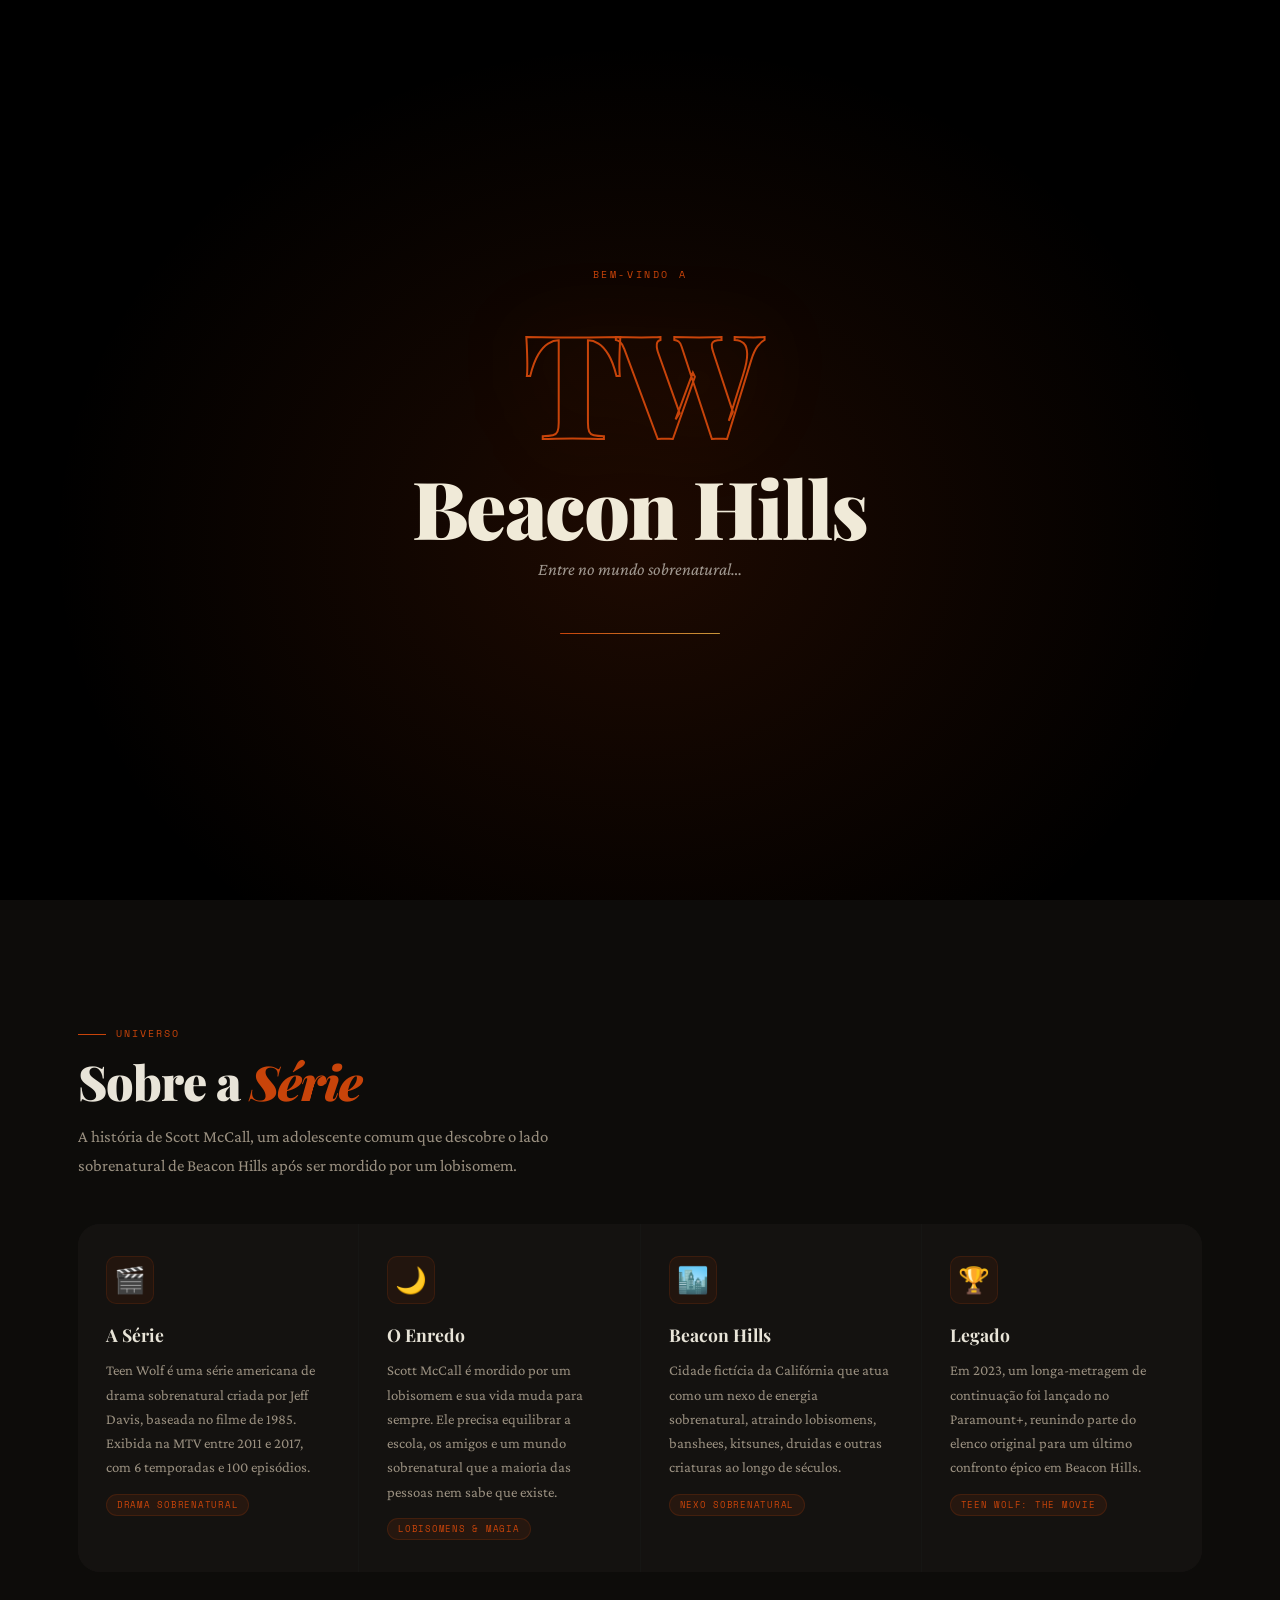
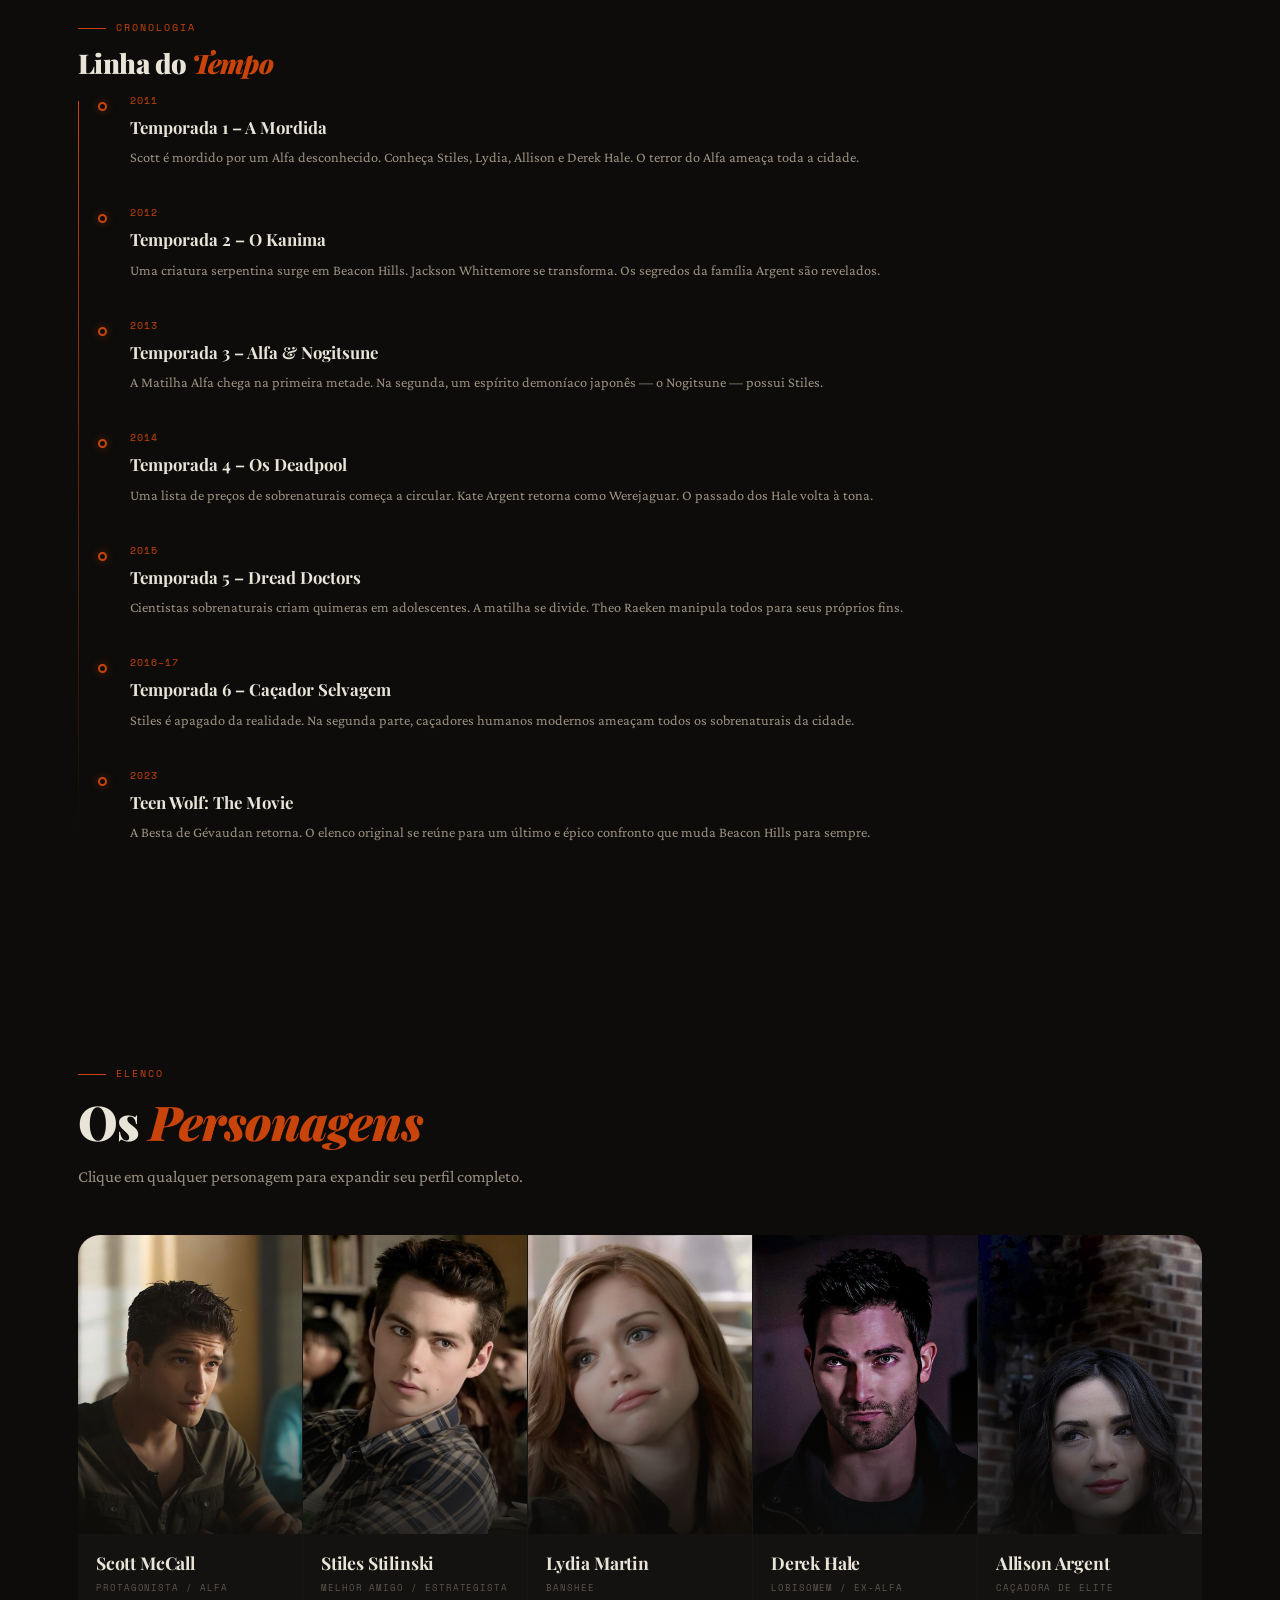
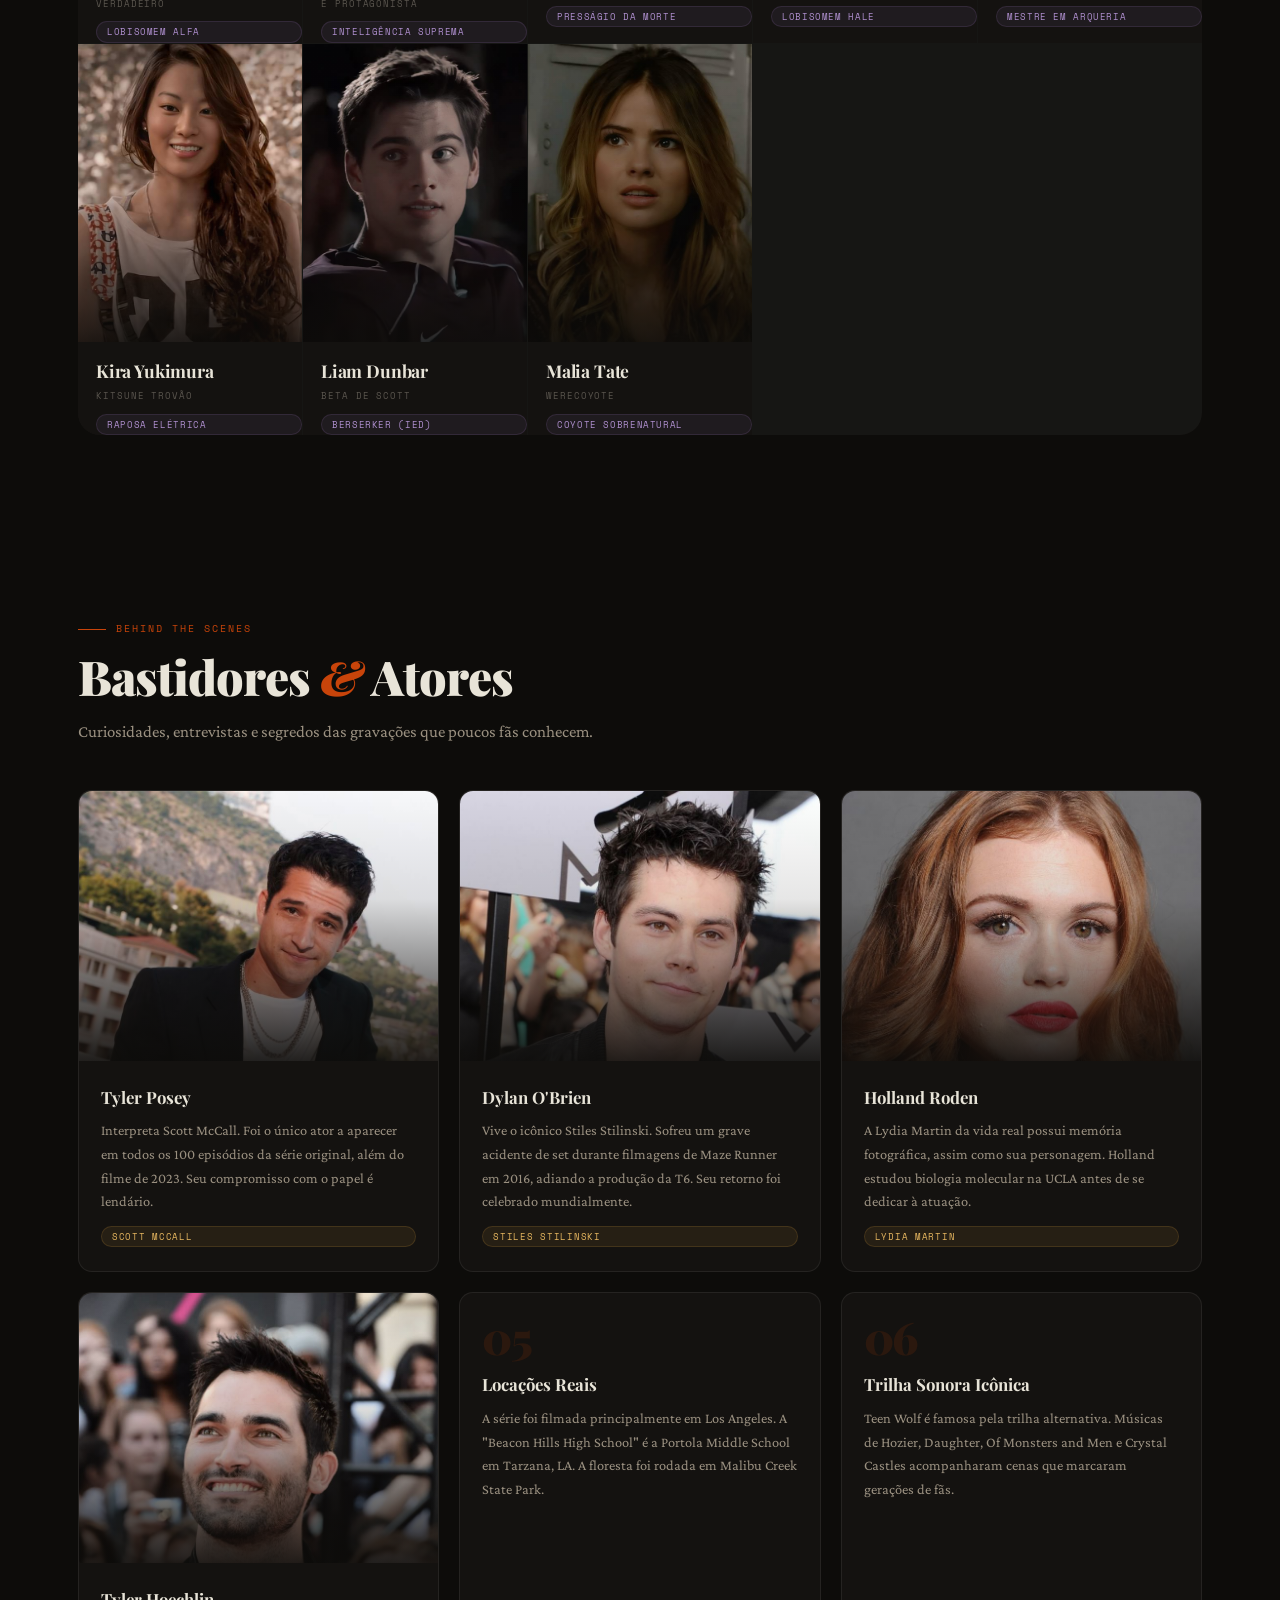
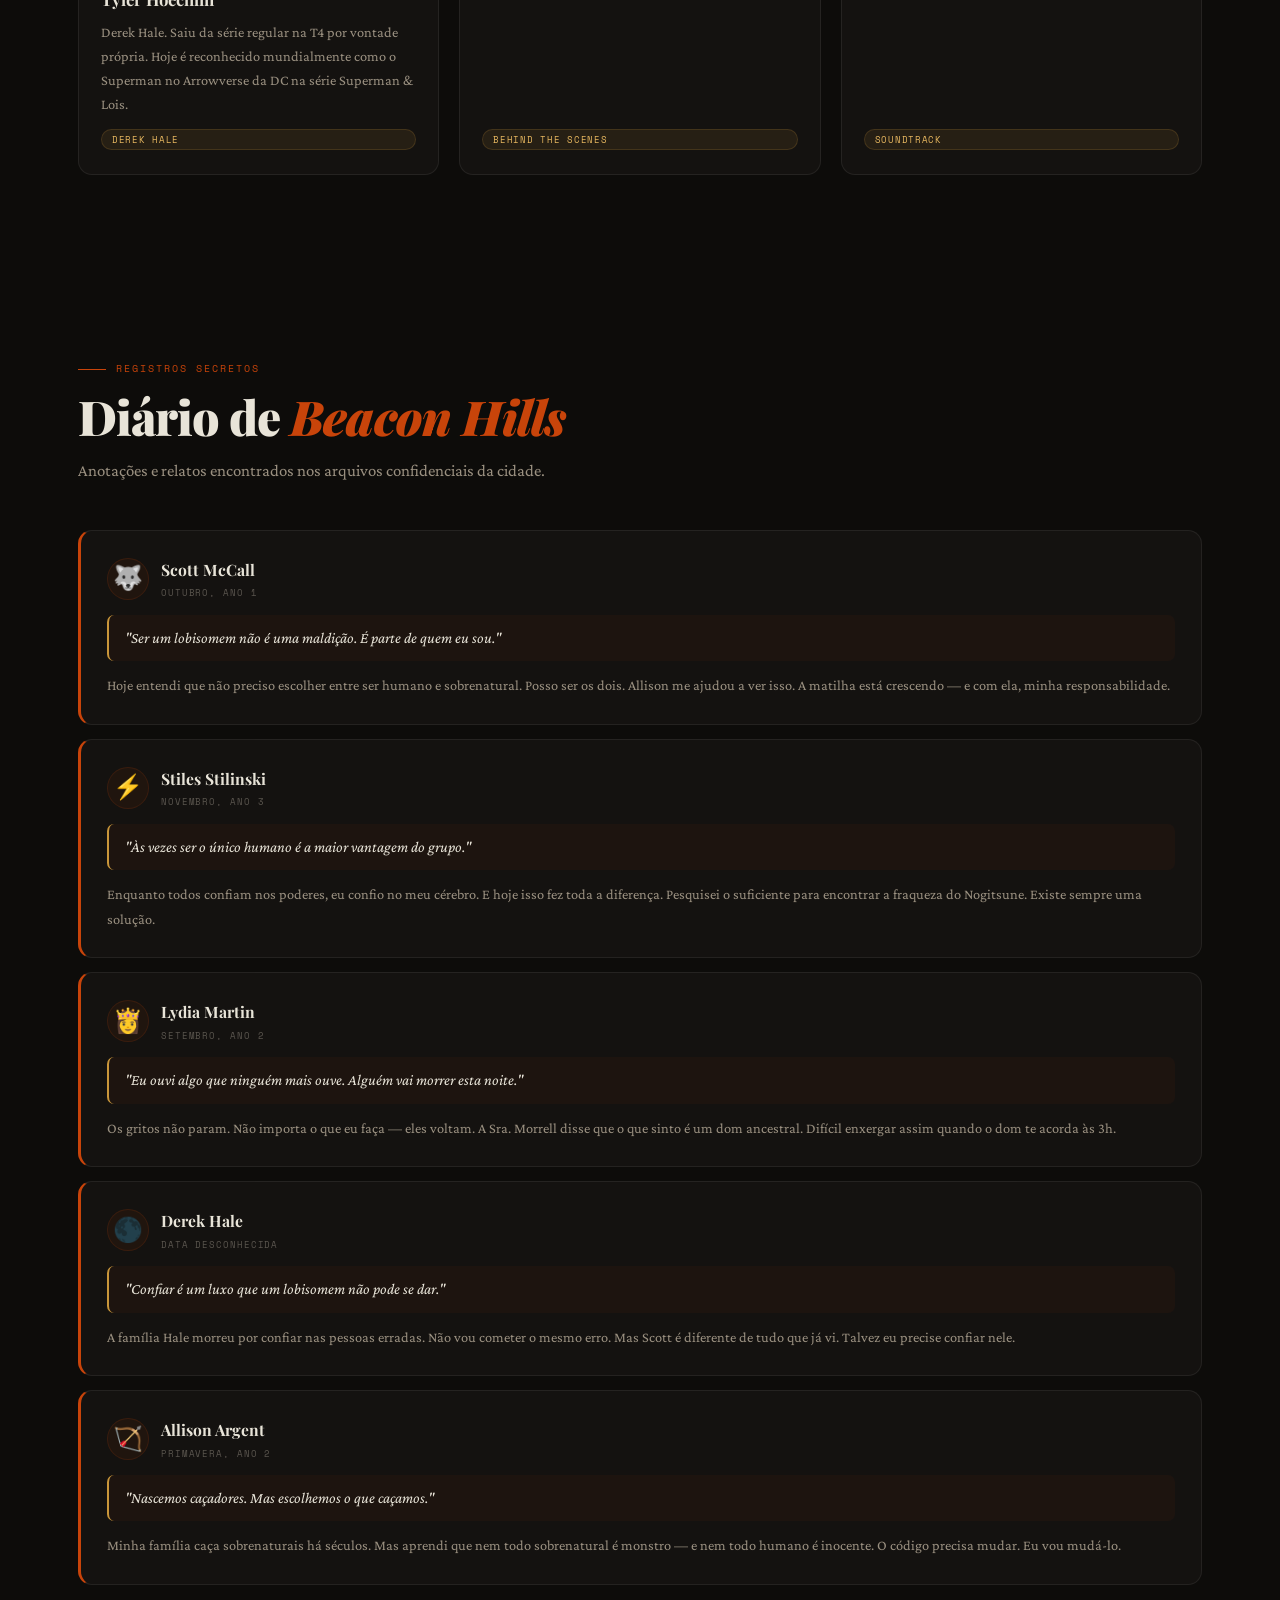
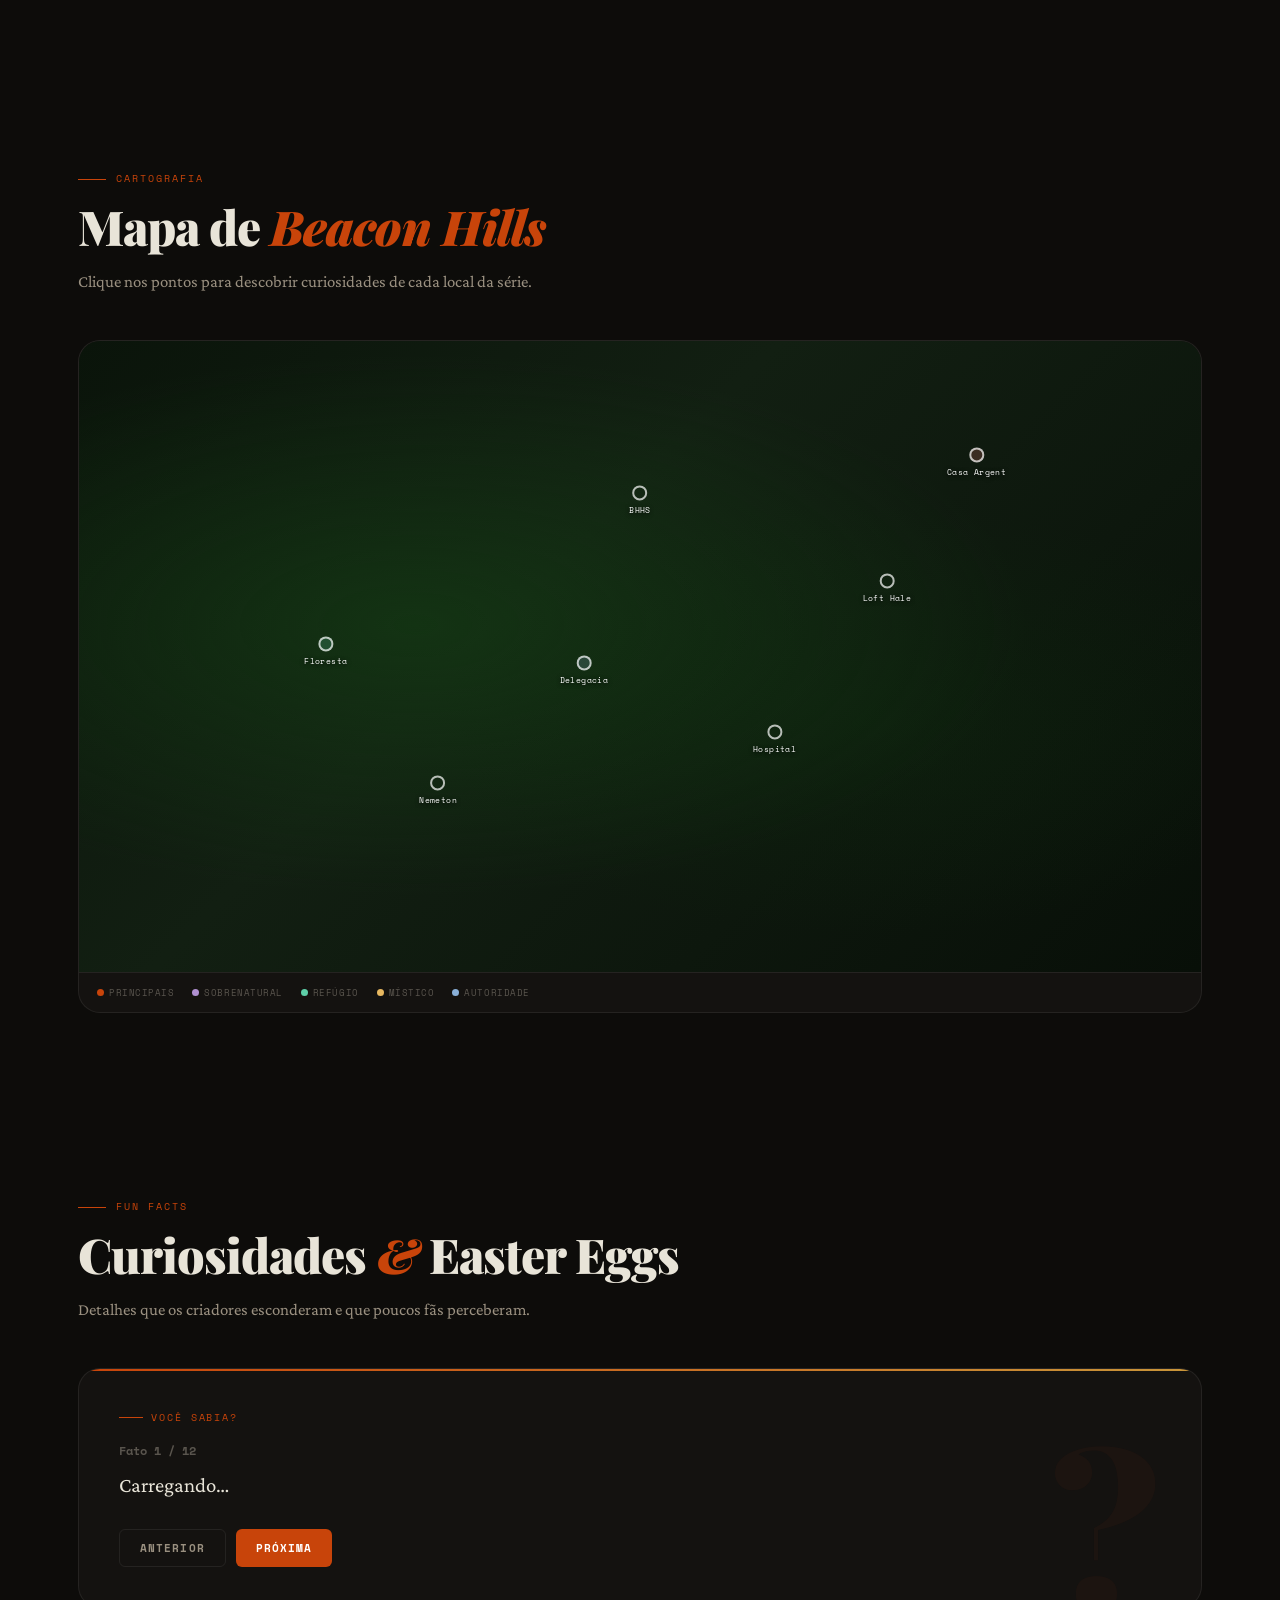
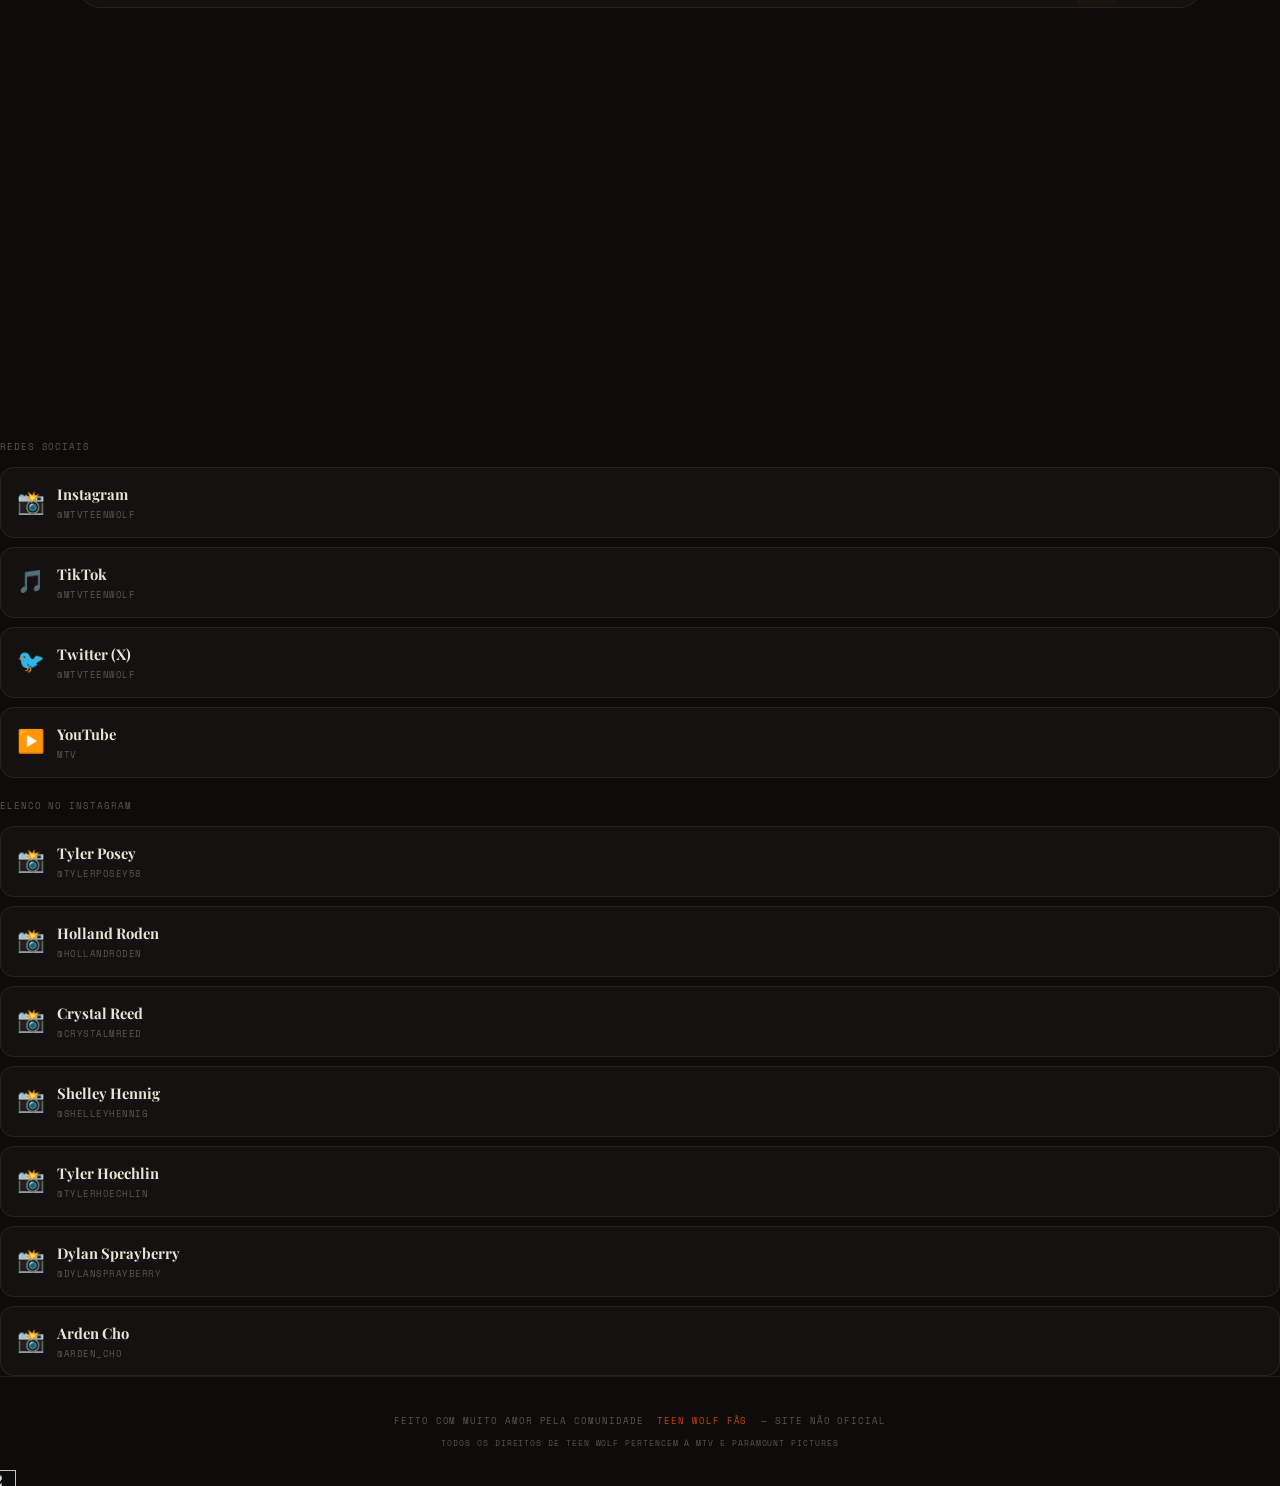
==== commit 0f8151d3: "Add cursor image to index.html" ====
--- a/index.html
+++ b/index.html
@@ -285,6 +285,7 @@
     }, 2800);
   });
 </script>
+  <img src="cursorwolf.png" class="cursor" id="cursor">
 <script src="script.js"></script>
 </body>
 </html>
--- a/style.css
+++ b/style.css
@@ -565,3 +565,16 @@
   .quiz-main  { padding: 20px 16px; }
   .wrap       { padding: 48px 18px; }
 }
+
+body {
+  cursor: none; /* esconde o cursor real */
+}
+
+.cursor {
+  position: fixed;
+  width: 32px;
+  height: 32px;
+  pointer-events: none; /* não bloqueia clique */
+  transform: translate(-50%, -50%);
+  z-index: 9999;
+}
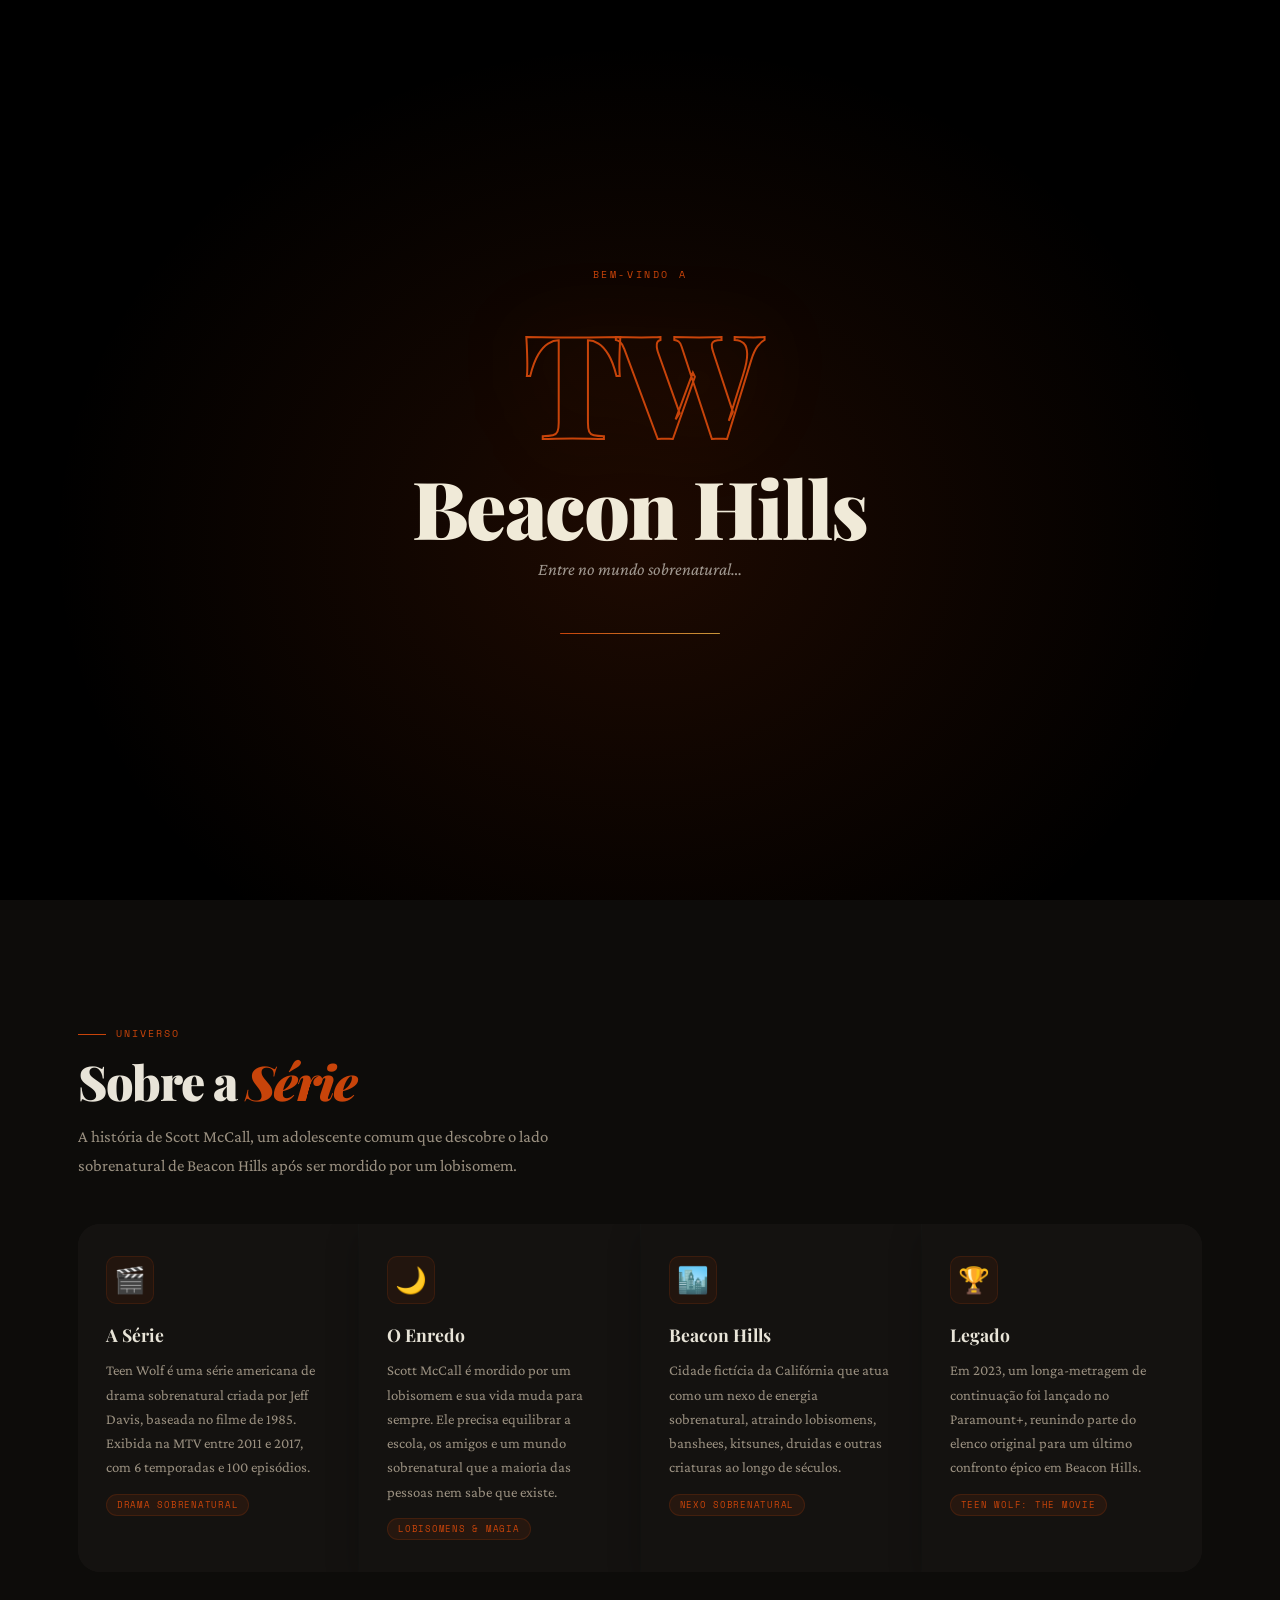
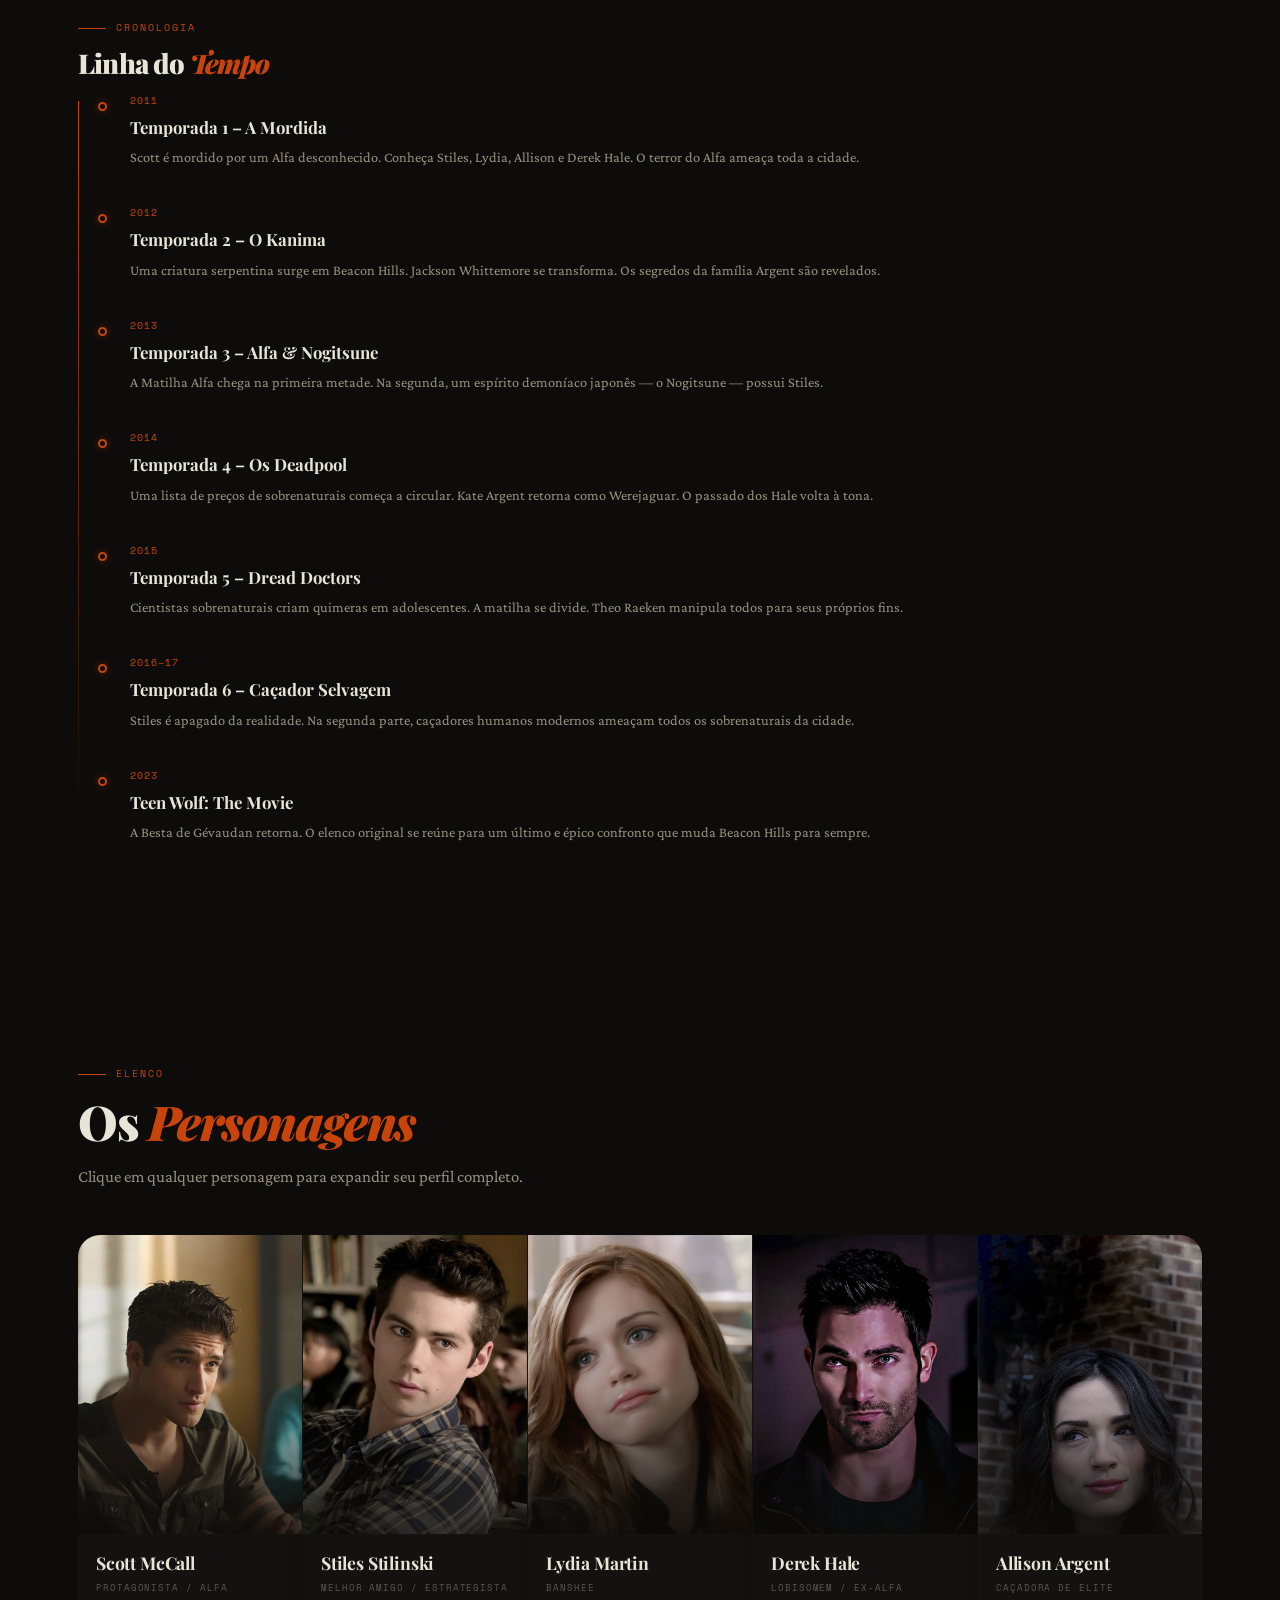
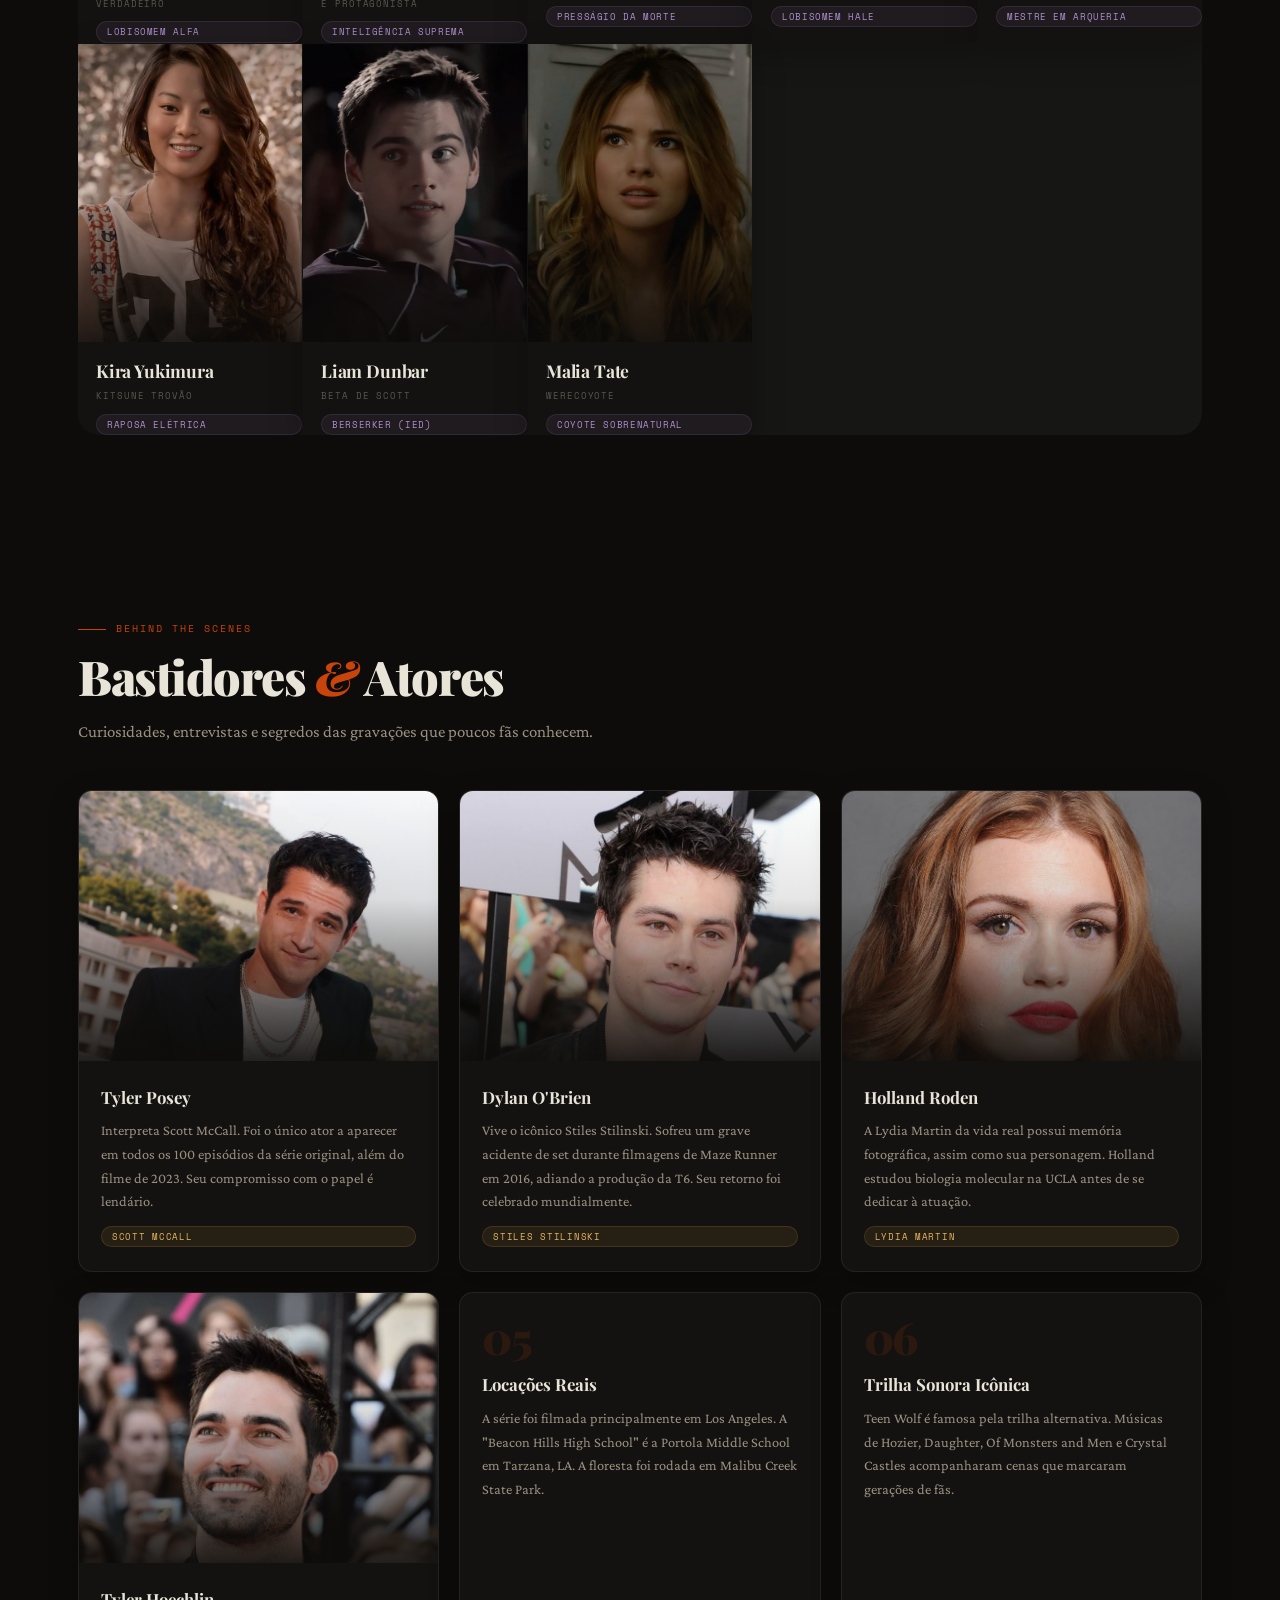
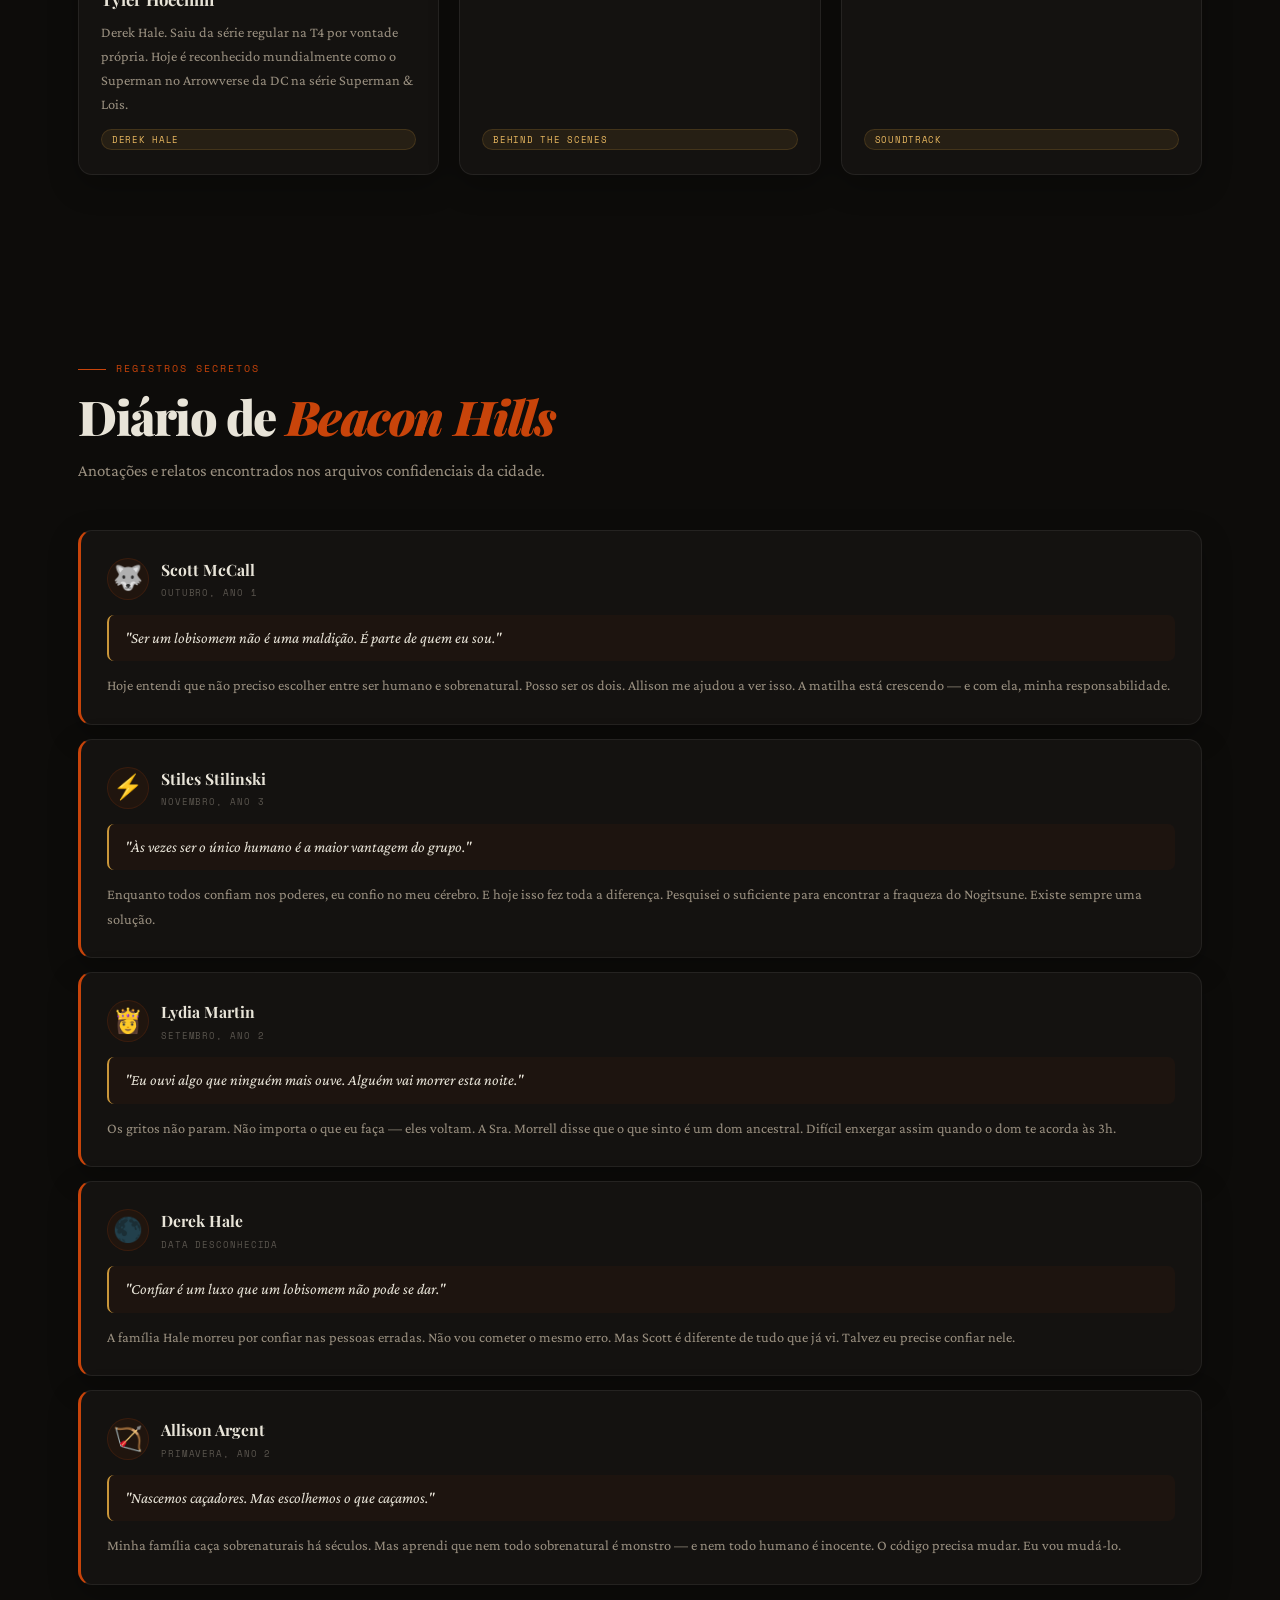
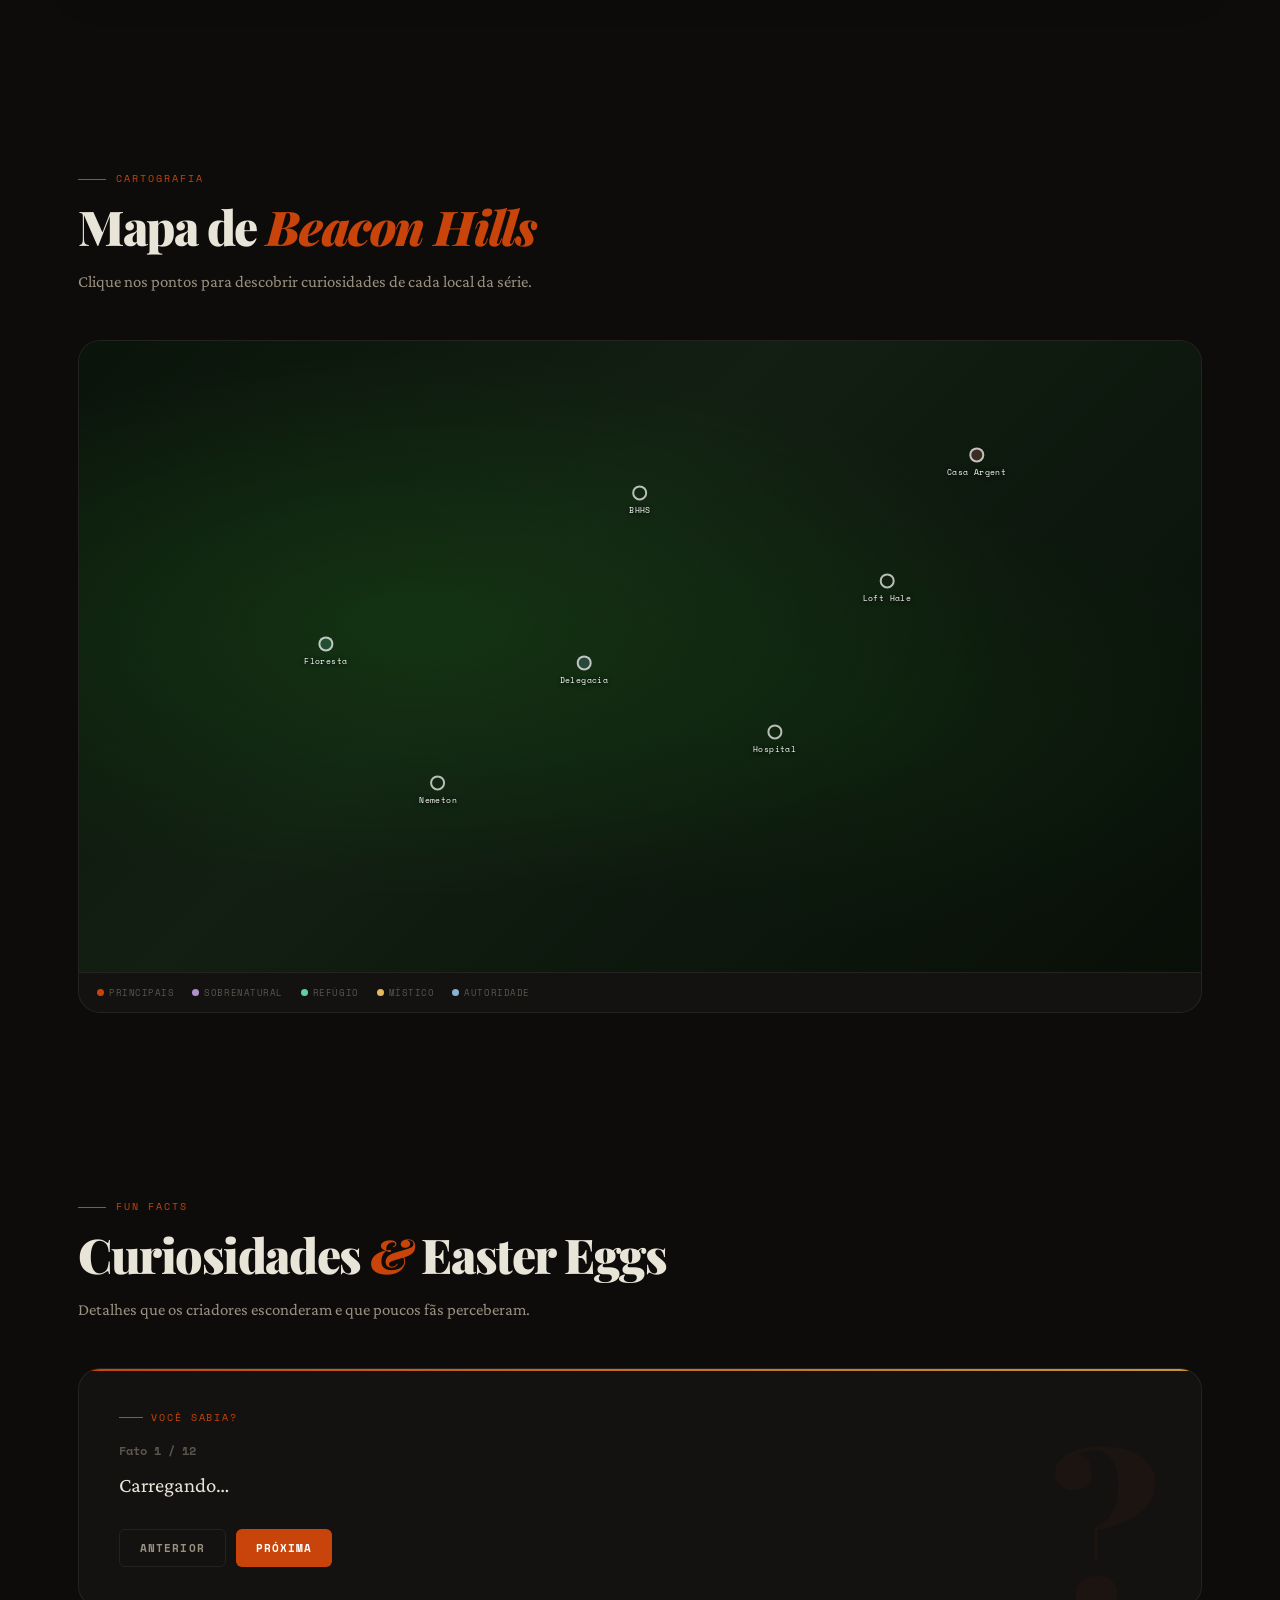
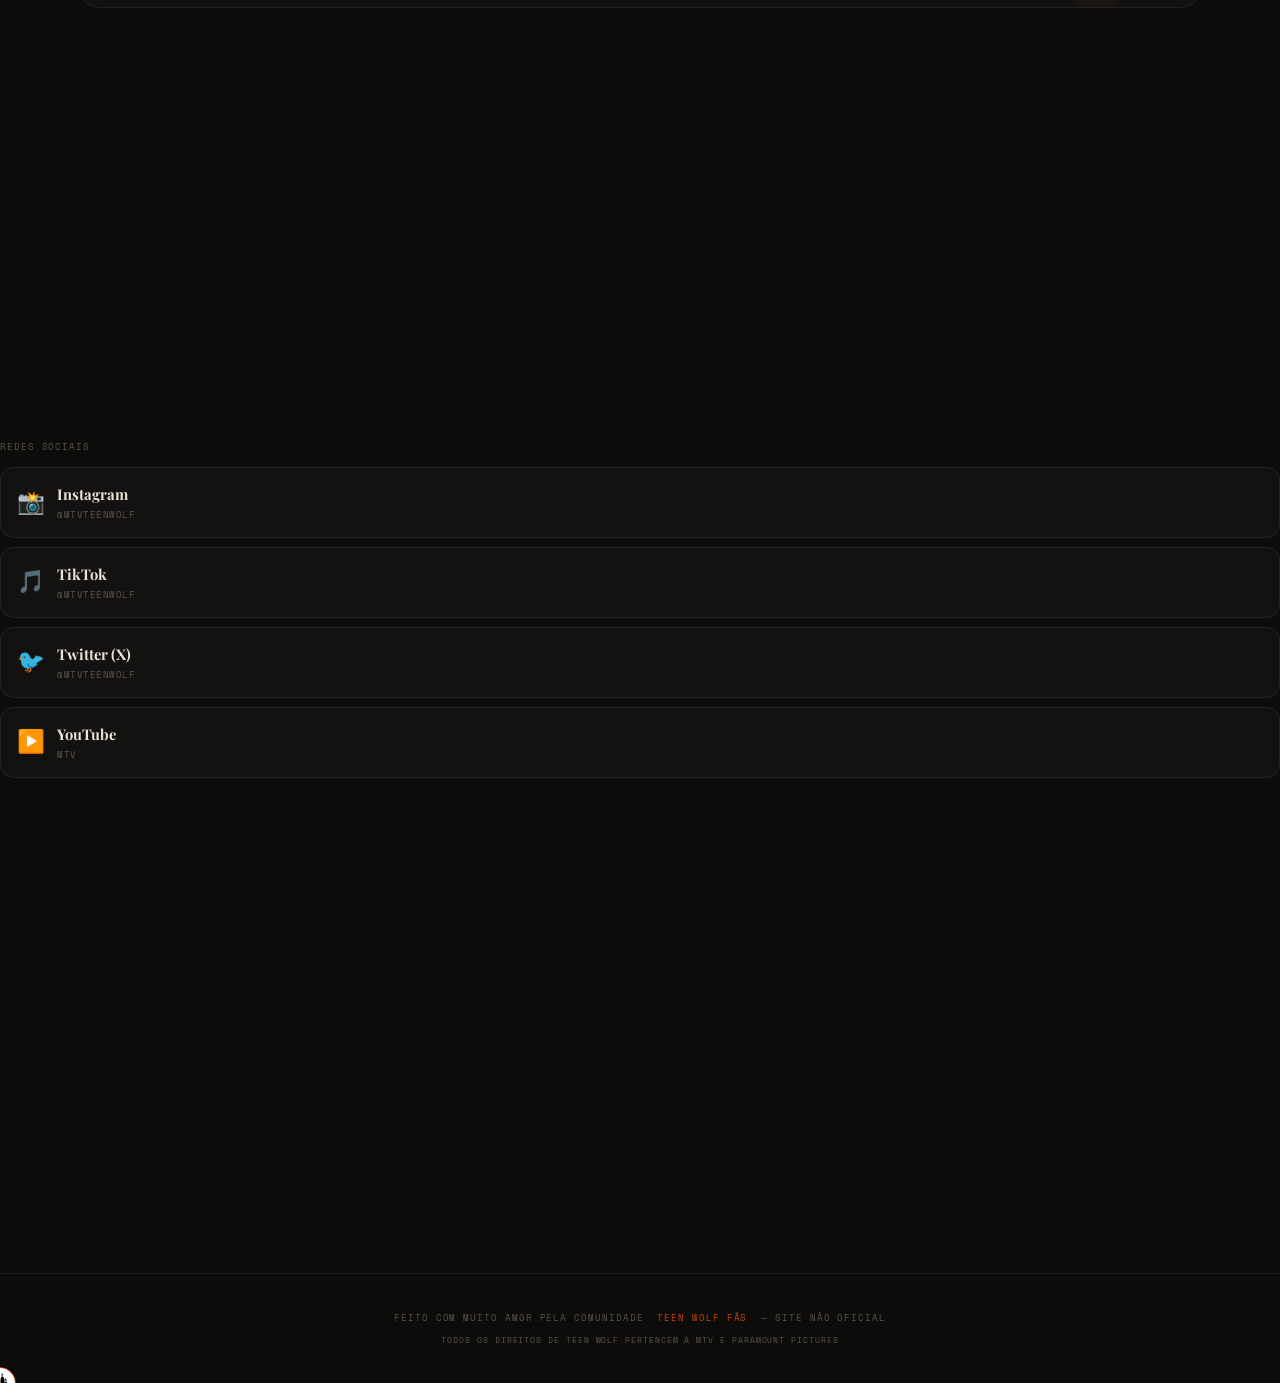
==== commit 55faacba: "Remove Instagram user listings from index.html Removed the Instagram section listing various users." ====
--- a/index.html
+++ b/index.html
@@ -208,68 +208,6 @@
 
   </div>
 
-  <!-- Elenco -->
-  <div class="c-lbl" style="margin:20px 0 12px;">Elenco no Instagram</div>
-  <div class="c-social">
-
-    <a href="https://instagram.com/tylerposey58" target="_blank" class="social-link">
-      <span class="si">📸</span>
-      <div>
-        <div class="sn">Tyler Posey</div>
-        <div class="sh2">@tylerposey58</div>
-      </div>
-    </a>
-
-    <a href="https://instagram.com/hollandroden" target="_blank" class="social-link">
-      <span class="si">📸</span>
-      <div>
-        <div class="sn">Holland Roden</div>
-        <div class="sh2">@hollandroden</div>
-      </div>
-    </a>
-
-    <a href="https://instagram.com/crystalmreed" target="_blank" class="social-link">
-      <span class="si">📸</span>
-      <div>
-        <div class="sn">Crystal Reed</div>
-        <div class="sh2">@crystalmreed</div>
-      </div>
-    </a>
-
-    <a href="https://instagram.com/shelleyhennig" target="_blank" class="social-link">
-      <span class="si">📸</span>
-      <div>
-        <div class="sn">Shelley Hennig</div>
-        <div class="sh2">@shelleyhennig</div>
-      </div>
-    </a>
-
-    <a href="https://instagram.com/tylerhoechlin" target="_blank" class="social-link">
-      <span class="si">📸</span>
-      <div>
-        <div class="sn">Tyler Hoechlin</div>
-        <div class="sh2">@tylerhoechlin</div>
-      </div>
-    </a>
-
-    <a href="https://instagram.com/dylansprayberry" target="_blank" class="social-link">
-      <span class="si">📸</span>
-      <div>
-        <div class="sn">Dylan Sprayberry</div>
-        <div class="sh2">@dylansprayberry</div>
-      </div>
-    </a>
-
-    <a href="https://instagram.com/arden_cho" target="_blank" class="social-link">
-      <span class="si">📸</span>
-      <div>
-        <div class="sn">Arden Cho</div>
-        <div class="sh2">@arden_cho</div>
-      </div>
-    </a>
-
-  </div>
-
 </section>
 
 <footer>
--- a/style.css
+++ b/style.css
@@ -578,3 +578,75 @@
   transform: translate(-50%, -50%);
   z-index: 9999;
 }
+/* ══════════════════════════════════════════
+   UPGRADE PREMIUM (ADICIONAR NO FINAL)
+   ══════════════════════════════════════════ */
+
+/* fundo sofisticado */
+body::before {
+  content: '';
+  position: fixed;
+  inset: 0;
+  background: radial-gradient(circle at 20% 30%, rgba(200,68,10,.06), transparent 40%),
+              radial-gradient(circle at 80% 70%, rgba(201,150,58,.04), transparent 40%);
+  pointer-events: none;
+  z-index: 0;
+}
+
+/* tipografia refinada */
+.hero-h1 { letter-spacing: -0.05em; }
+.sh { letter-spacing: -0.03em; }
+
+body {
+  -webkit-font-smoothing: antialiased;
+  text-rendering: optimizeLegibility;
+}
+
+/* nav mais premium */
+#nav.scrolled {
+  background: rgba(13,12,10,.75);
+  backdrop-filter: blur(30px) saturate(180%);
+  border-bottom: 1px solid rgba(255,255,255,.08);
+}
+
+/* profundidade */
+.card-item,
+.bast-card,
+.char-card,
+.di-entry {
+  box-shadow: 0 10px 30px rgba(0,0,0,.25);
+}
+
+/* hover mais forte */
+.card-item:hover,
+.bast-card:hover,
+.char-card:hover {
+  transform: translateY(-4px);
+  box-shadow: 0 20px 50px rgba(0,0,0,.4);
+}
+
+/* botão com micro efeito */
+.btn {
+  position: relative;
+  overflow: hidden;
+}
+
+.btn::after {
+  content: '';
+  position: absolute;
+  inset: 0;
+  background: linear-gradient(120deg, transparent, rgba(255,255,255,.2), transparent);
+  opacity: 0;
+  transition: opacity .3s;
+}
+
+.btn:hover::after {
+  opacity: 1;
+}
+
+/* cursor refinado */
+.cursor {
+  border: 1px solid var(--ember);
+  border-radius: 50%;
+  transition: transform .1s ease;
+}
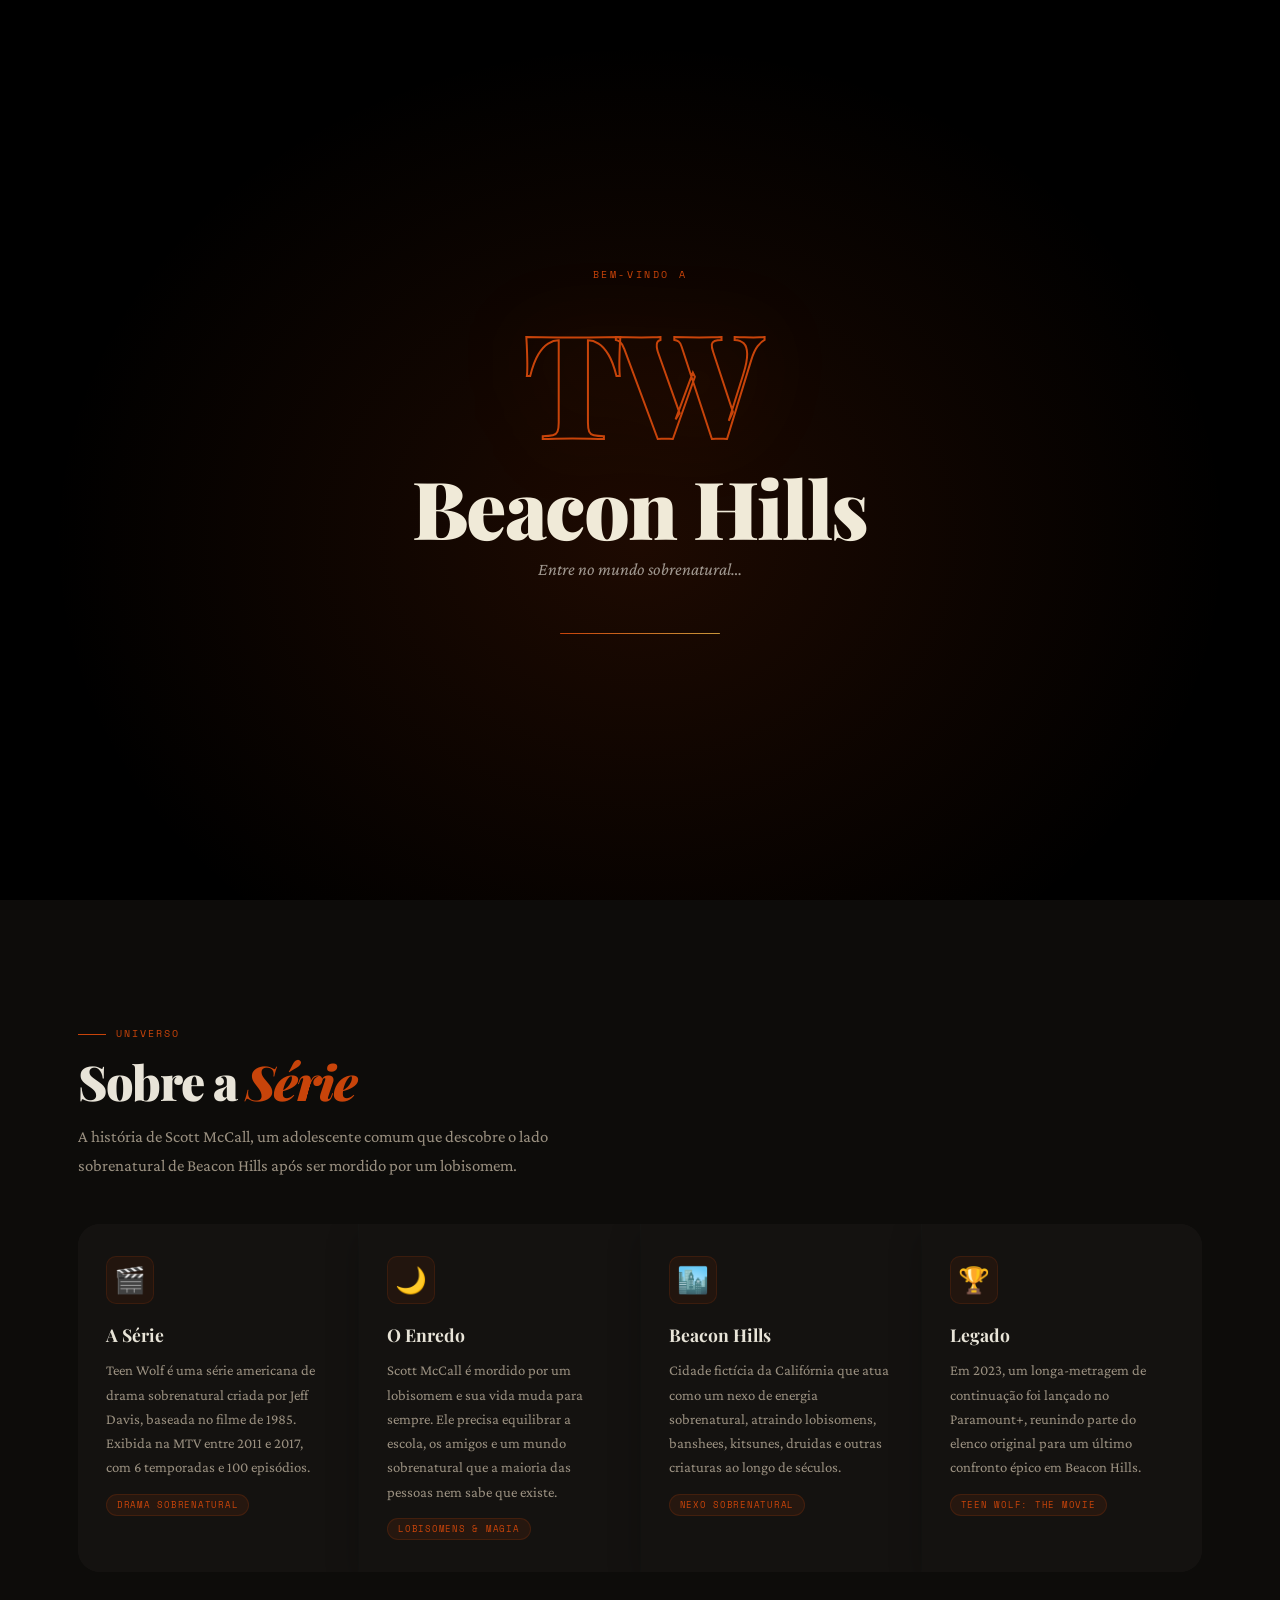
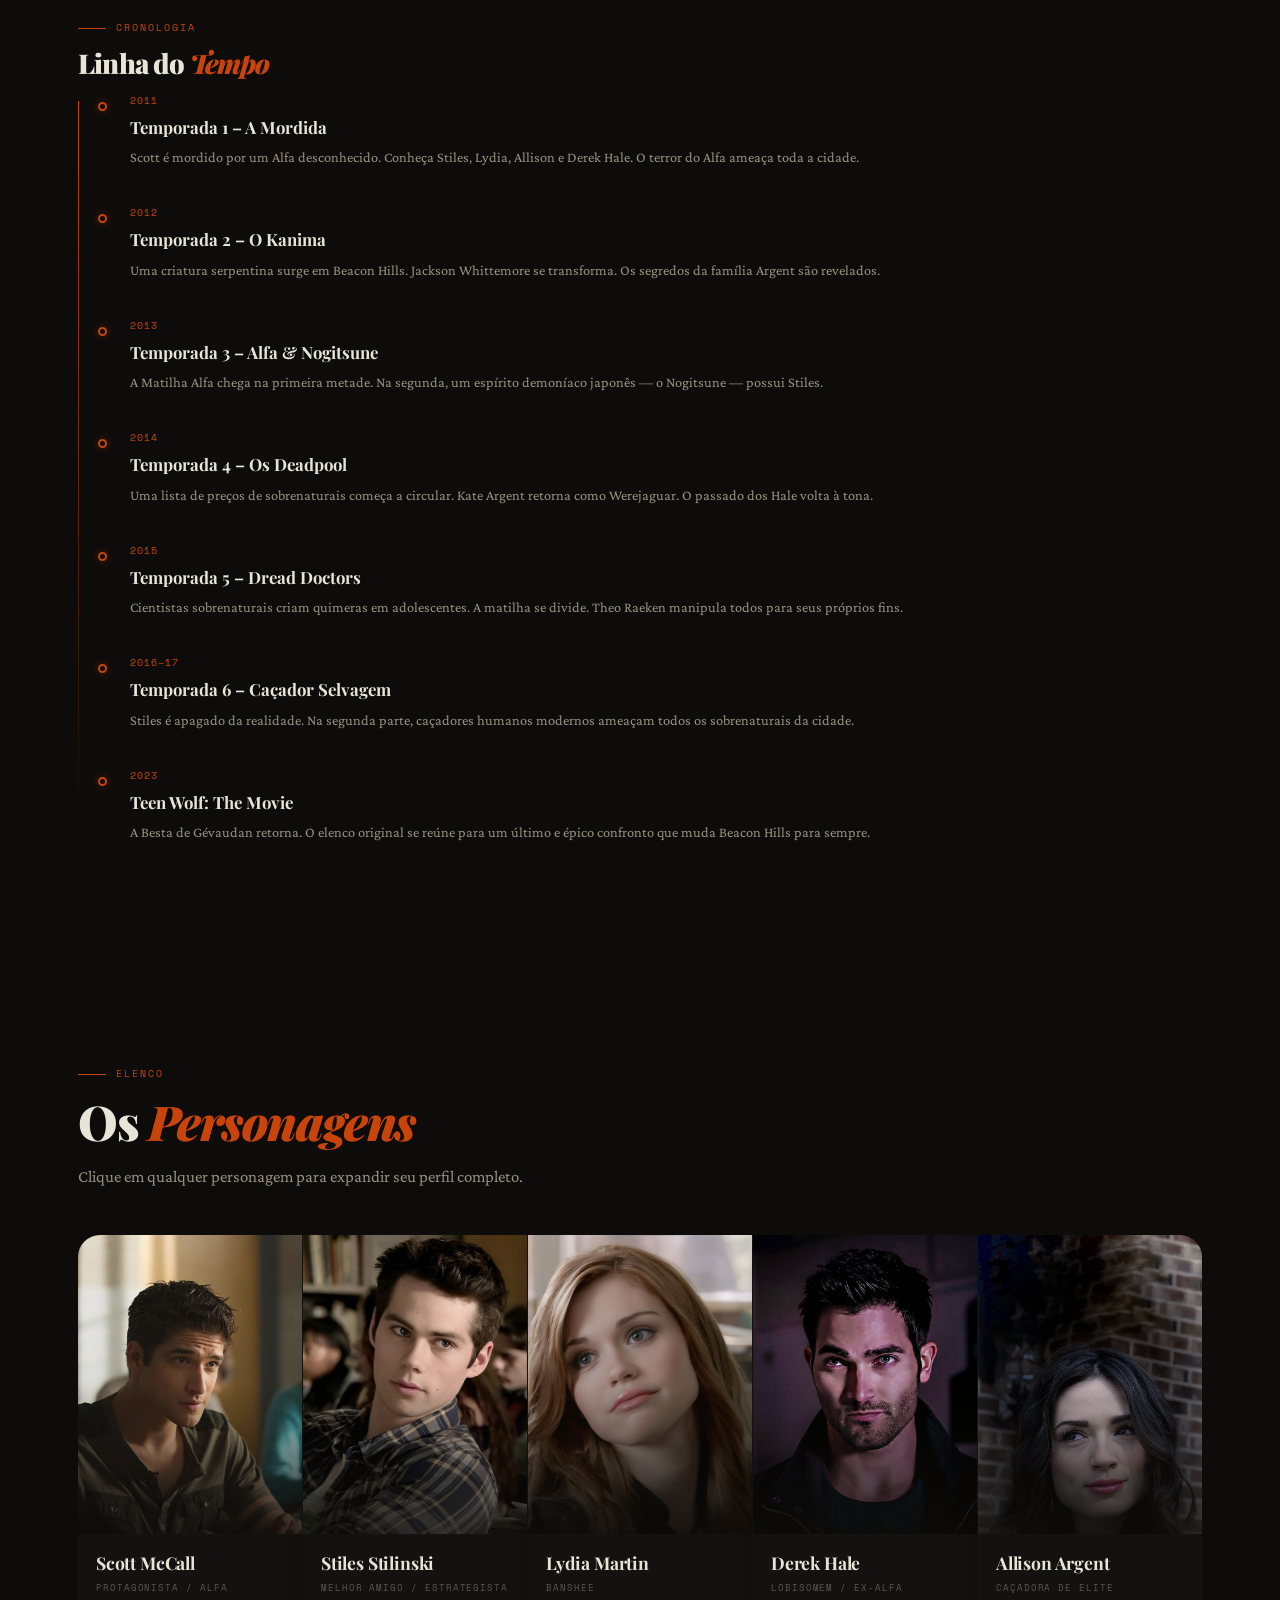
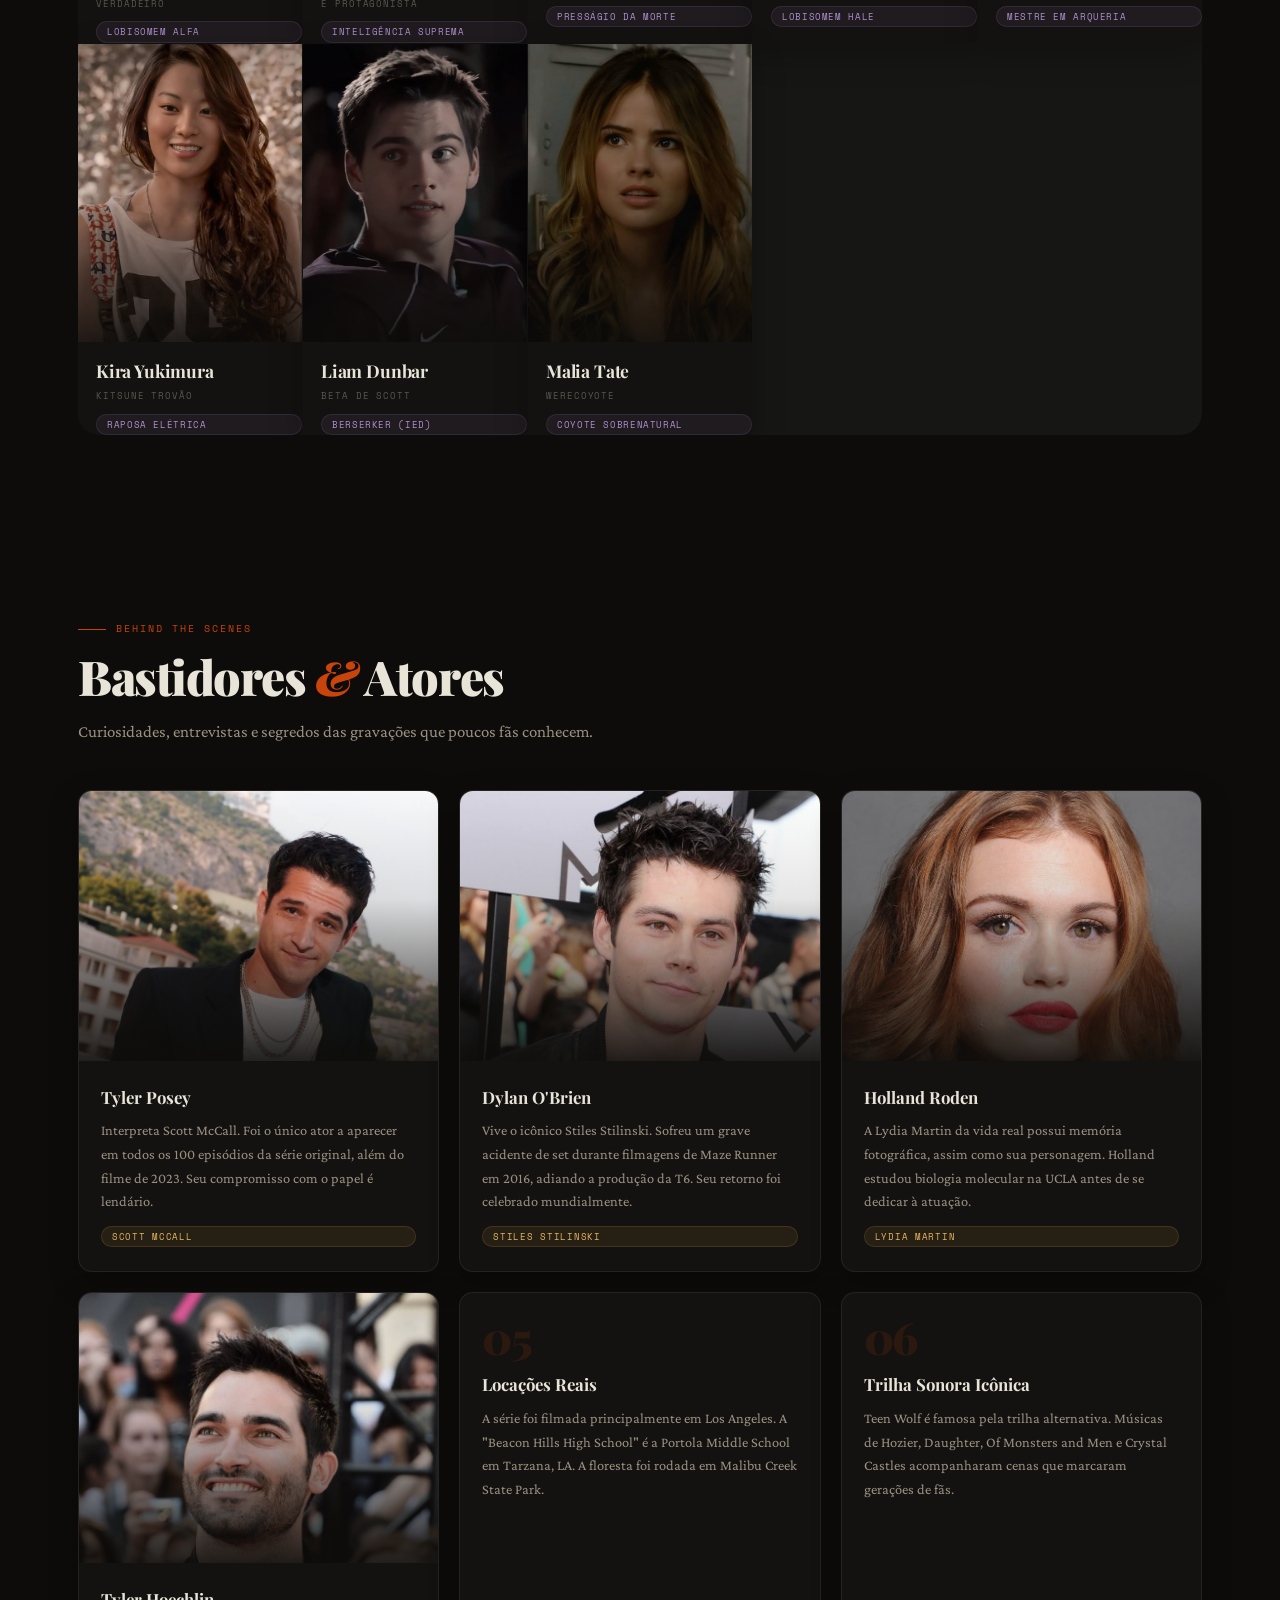
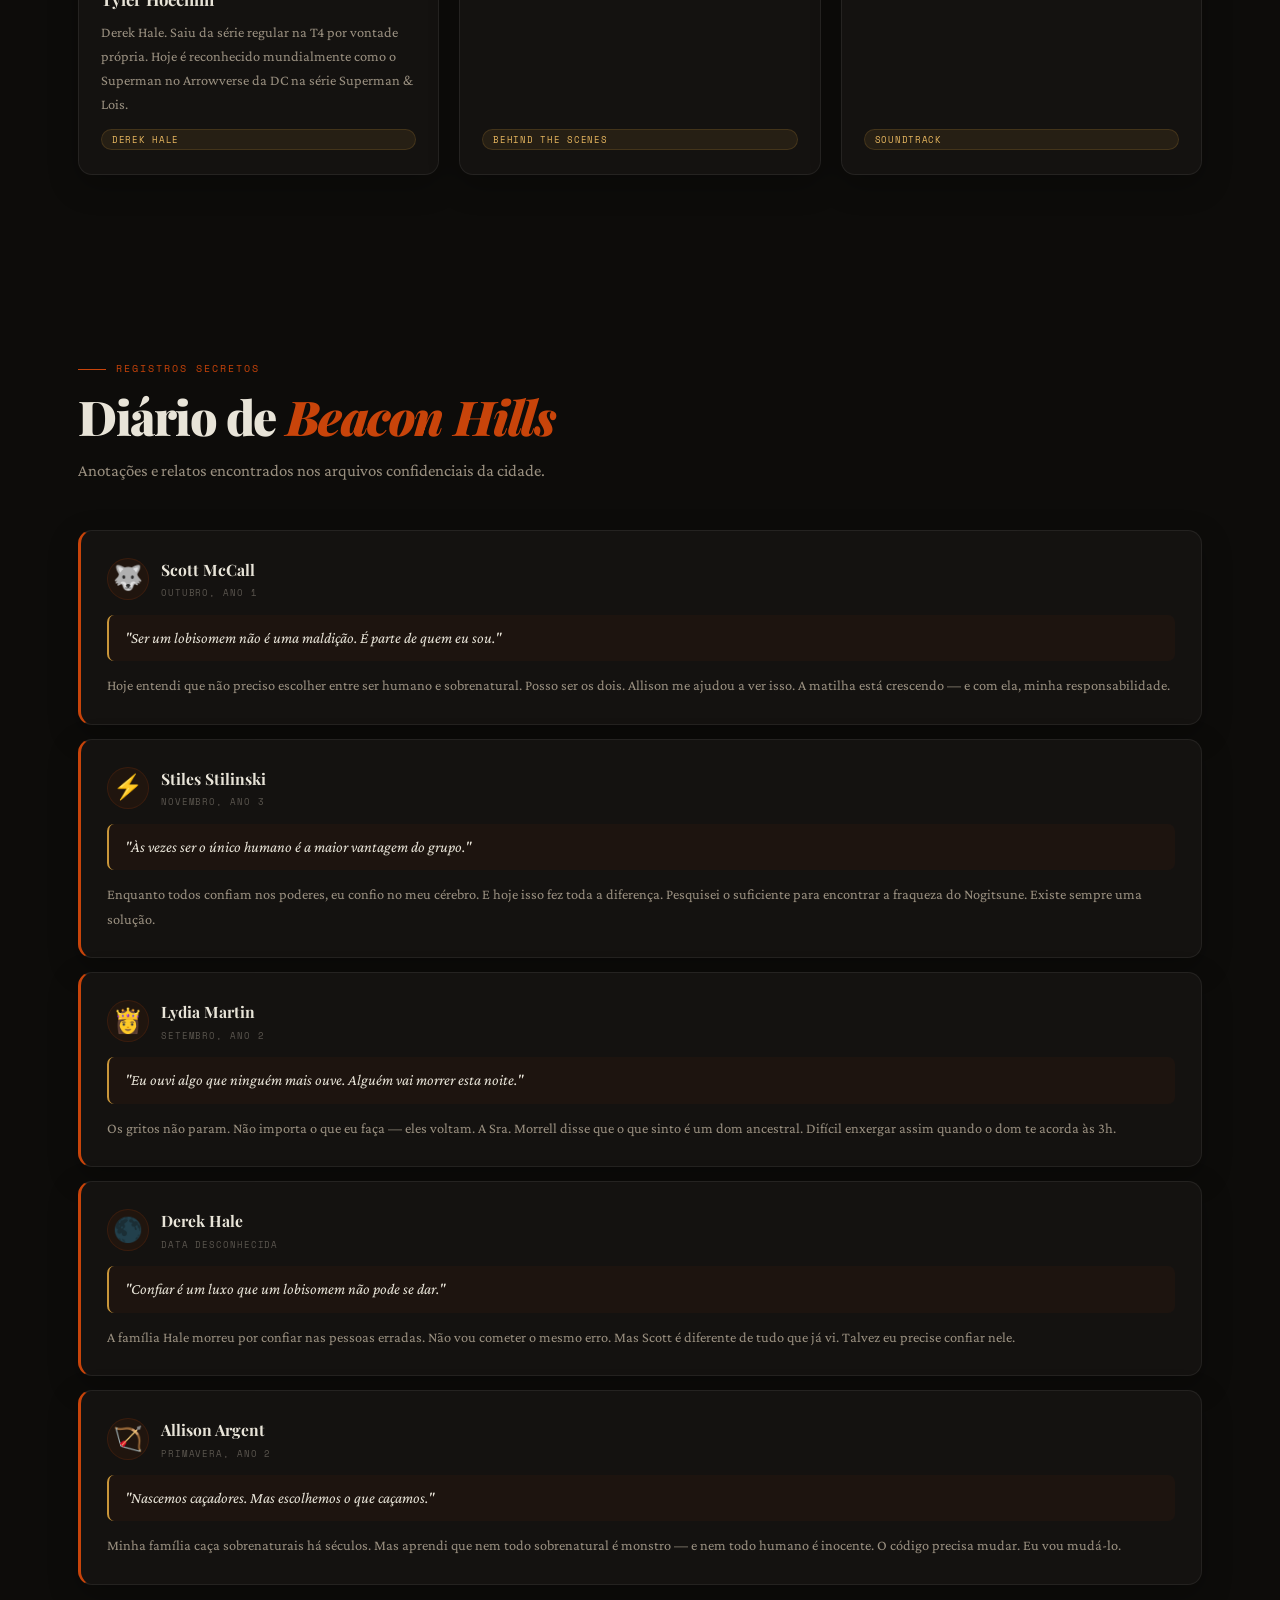
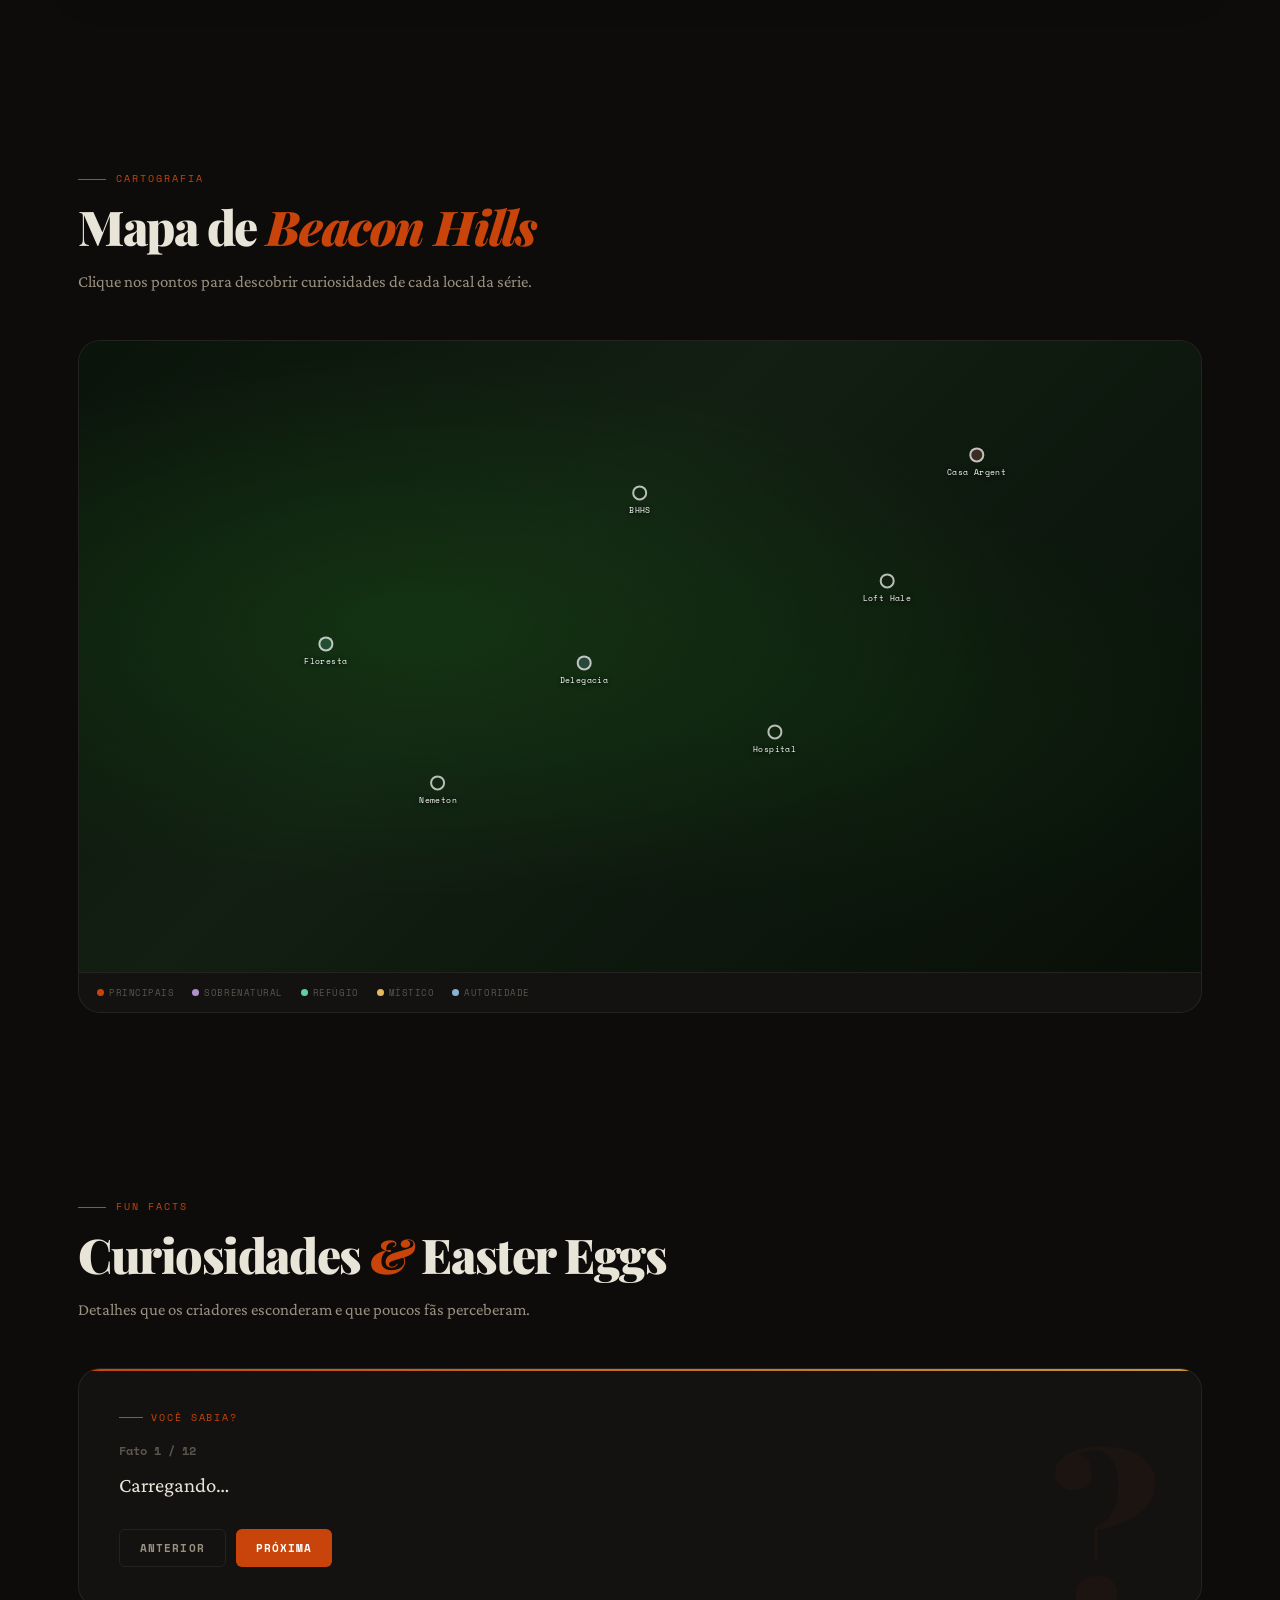
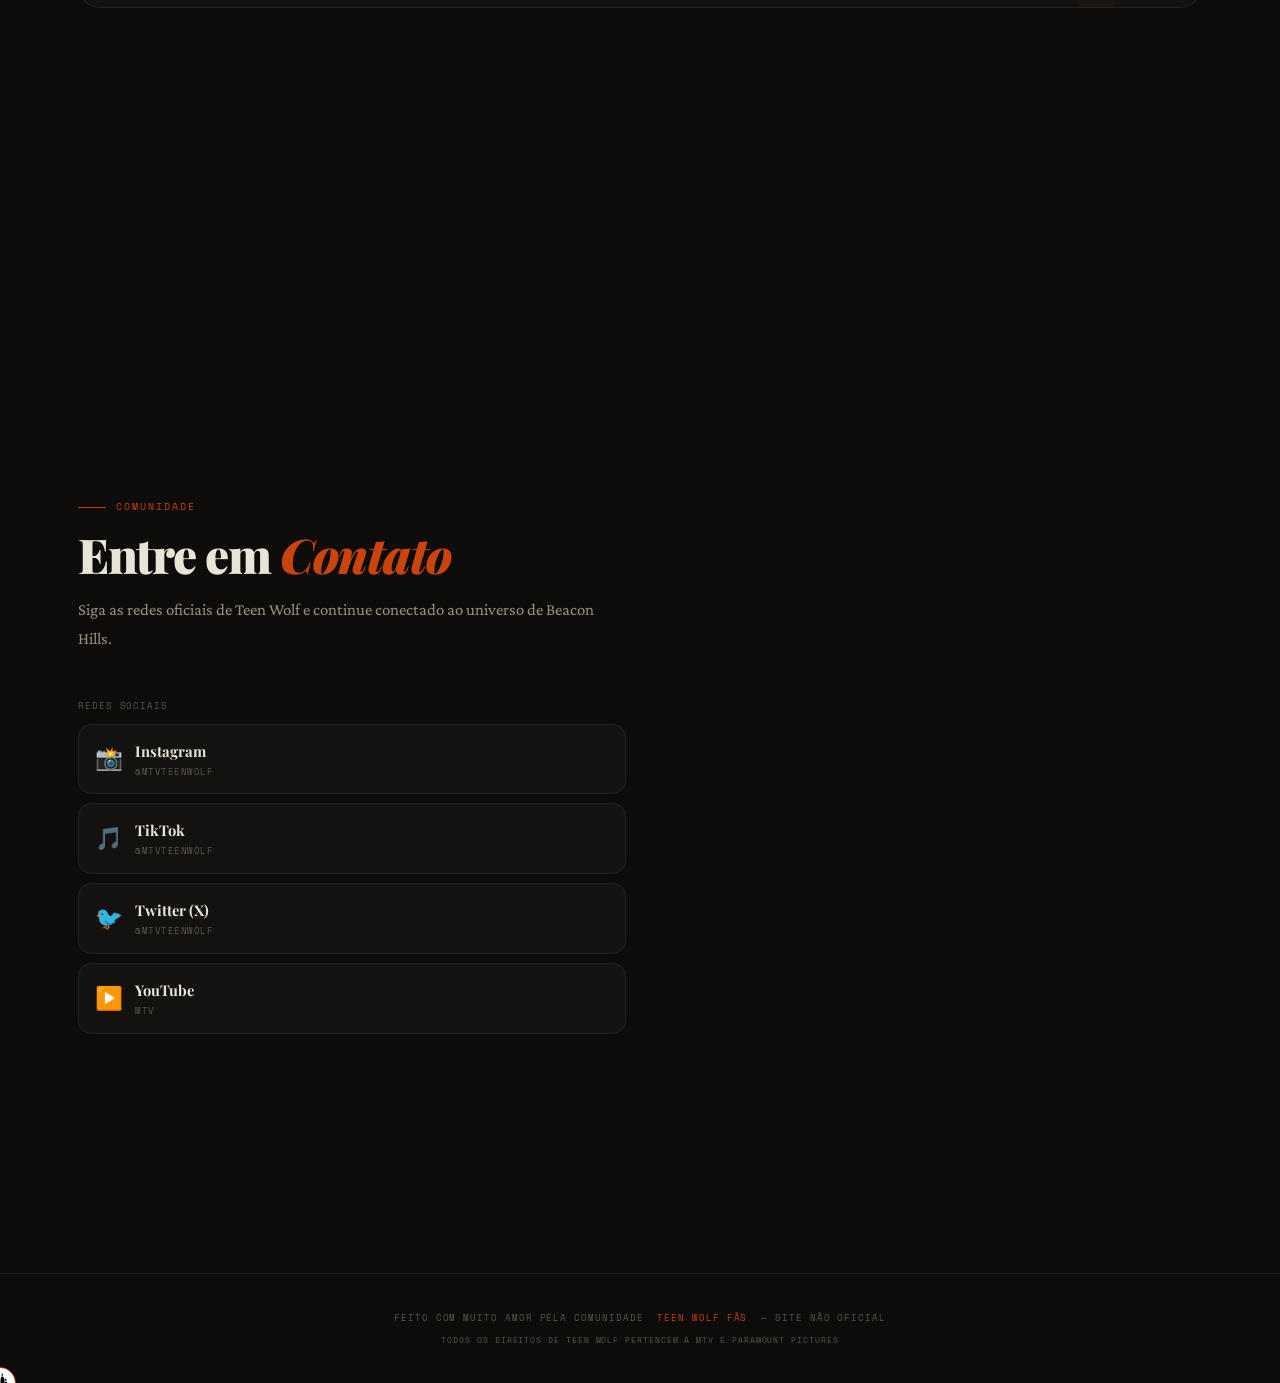
==== commit 703486db: "Refactor social media section in contato" ====
--- a/index.html
+++ b/index.html
@@ -169,45 +169,62 @@
 
 <!-- CONTATO -->
 <section id="contato">
-
-  <!-- Redes oficiais -->
-  <div class="c-lbl" style="margin-bottom:12px">Redes sociais</div>
-  <div class="c-social">
-
-    <a href="https://instagram.com/mtvteenwolf" target="_blank" class="social-link">
-      <span class="si">📸</span>
+  <div class="wrap">
+
+    <div class="eyebrow">Comunidade</div>
+    <h2 class="sh">Entre em <em>Contato</em></h2>
+    <p class="sl">Siga as redes oficiais de Teen Wolf e continue conectado ao universo de Beacon Hills.</p>
+
+    <div class="contact-grid">
+
+      <!-- redes -->
       <div>
-        <div class="sn">Instagram</div>
-        <div class="sh2">@mtvteenwolf</div>
-      </div>
-    </a>
-
-    <a href="https://www.tiktok.com/@mtvteenwolf" target="_blank" class="social-link">
-      <span class="si">🎵</span>
+        <div class="c-lbl">Redes sociais</div>
+        <div class="c-social">
+
+          <a href="https://instagram.com/mtvteenwolf" target="_blank" class="social-link">
+            <span class="si">📸</span>
+            <div>
+              <div class="sn">Instagram</div>
+              <div class="sh2">@mtvteenwolf</div>
+            </div>
+          </a>
+
+          <a href="https://www.tiktok.com/@mtvteenwolf" target="_blank" class="social-link">
+            <span class="si">🎵</span>
+            <div>
+              <div class="sn">TikTok</div>
+              <div class="sh2">@mtvteenwolf</div>
+            </div>
+          </a>
+
+          <a href="https://x.com/MTVteenwolf" target="_blank" class="social-link">
+            <span class="si">🐦</span>
+            <div>
+              <div class="sn">Twitter (X)</div>
+              <div class="sh2">@MTVteenwolf</div>
+            </div>
+          </a>
+
+          <a href="https://www.youtube.com/@MTV" target="_blank" class="social-link">
+            <span class="si">▶️</span>
+            <div>
+              <div class="sn">YouTube</div>
+              <div class="sh2">MTV</div>
+            </div>
+          </a>
+
+        </div>
+      </div>
+
+      <!-- lado vazio (ou futuro form) -->
       <div>
-        <div class="sn">TikTok</div>
-        <div class="sh2">@mtvteenwolf</div>
-      </div>
-    </a>
-
-    <a href="https://x.com/MTVteenwolf" target="_blank" class="social-link">
-      <span class="si">🐦</span>
-      <div>
-        <div class="sn">Twitter (X)</div>
-        <div class="sh2">@MTVteenwolf</div>
-      </div>
-    </a>
-
-    <a href="https://www.youtube.com/@MTV" target="_blank" class="social-link">
-      <span class="si">▶️</span>
-      <div>
-        <div class="sn">YouTube</div>
-        <div class="sh2">MTV</div>
-      </div>
-    </a>
-
-  </div>
-
+        <!-- aqui depois você pode colocar formulário -->
+      </div>
+
+    </div>
+
+  </div>
 </section>
 
 <footer>
